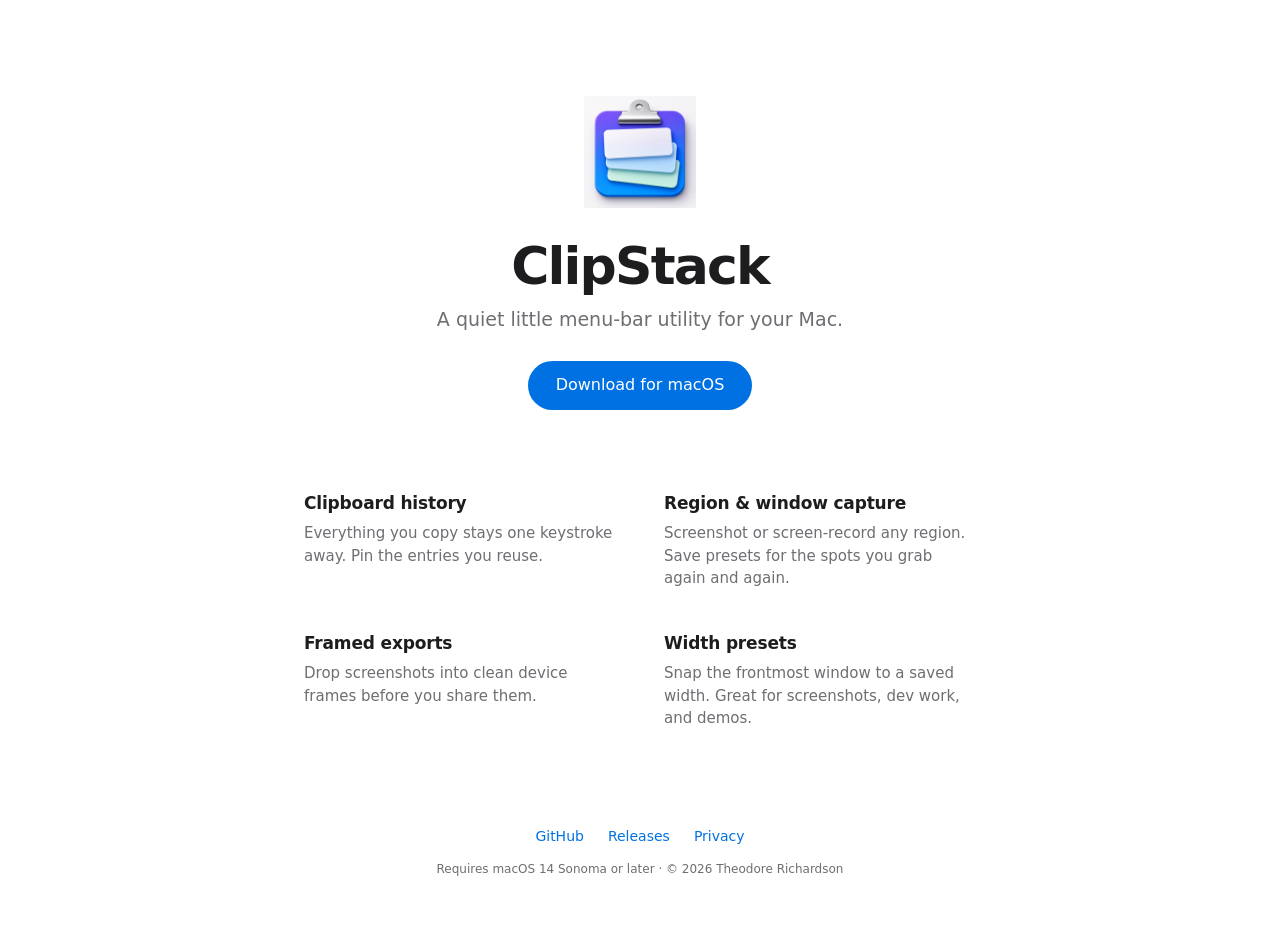
==== docs/index.html @ 0289d86b "Refresh GitHub Pages site with simpler, app-icon-led design. Restore the app icon hero, drop the bor" ====
<!doctype html>
<html lang="en">
<head>
<meta charset="utf-8" />
<meta name="viewport" content="width=device-width, initial-scale=1" />
<title>ClipStack — Clipboard, captures, and window widths for macOS</title>
<meta name="description" content="A menu-bar clipboard manager with built-in region screenshots, screen recording, framed exports, and window-width presets for macOS." />
<link rel="icon" href="app-icon.png" type="image/png" />
<link rel="apple-touch-icon" href="app-icon.png" />
<link rel="stylesheet" href="styles.css" />
</head>
<body>
<main>
    <header class="hero">
        <img class="app-icon" src="app-icon.png" width="112" height="112" alt="" />
        <h1>ClipStack</h1>
        <p class="tagline">A quiet little menu-bar utility for your Mac.</p>
        <a class="download" href="https://github.com/theorichardson/ClipStack/releases/latest/download/ClipStack.dmg">
            Download for macOS
        </a>
    </header>

    <section class="features">
        <article>
            <h2>Clipboard history</h2>
            <p>Everything you copy stays one keystroke away. Pin the entries you reuse.</p>
        </article>
        <article>
            <h2>Region &amp; window capture</h2>
            <p>Screenshot or screen-record any region. Save presets for the spots you grab again and again.</p>
        </article>
        <article>
            <h2>Framed exports</h2>
            <p>Drop screenshots into clean device frames before you share them.</p>
        </article>
        <article>
            <h2>Width presets</h2>
            <p>Snap the frontmost window to a saved width. Great for screenshots, dev work, and demos.</p>
        </article>
    </section>

    <footer>
        <div class="links">
            <a href="https://github.com/theorichardson/ClipStack">GitHub</a>
            <a href="https://github.com/theorichardson/ClipStack/releases">Releases</a>
            <a href="privacy">Privacy</a>
        </div>
        <p class="copy">Requires macOS 14 Sonoma or later · © 2026 Theodore Richardson</p>
    </footer>
</main>
</body>
</html>
---- docs/styles.css ----
:root {
    color-scheme: light;
    --bg: #ffffff;
    --fg: #1d1d1f;
    --muted: #6e6e73;
    --accent: #0071e3;
}

* { box-sizing: border-box; }

html, body {
    margin: 0;
    padding: 0;
    background: var(--bg);
    color: var(--fg);
    font-family: -apple-system, BlinkMacSystemFont, "SF Pro Text", "Inter", system-ui, sans-serif;
    -webkit-font-smoothing: antialiased;
    line-height: 1.55;
}

main {
    max-width: 720px;
    margin: 0 auto;
    padding: 96px 24px 72px;
}

.hero {
    text-align: center;
    padding-bottom: 80px;
}

.app-icon {
    width: 112px;
    height: 112px;
    margin-bottom: 24px;
}

h1 {
    font-size: 52px;
    line-height: 1;
    letter-spacing: -0.035em;
    margin: 0 0 14px;
    font-weight: 700;
}

.tagline {
    font-size: 19px;
    line-height: 1.45;
    color: var(--muted);
    max-width: 460px;
    margin: 0 auto 28px;
}

.download {
    display: inline-block;
    background: var(--accent);
    color: white;
    text-decoration: none;
    padding: 12px 28px;
    border-radius: 999px;
    font-size: 16px;
    font-weight: 500;
    transition: opacity 0.15s ease;
}

.download:hover { opacity: 0.9; }

.meta {
    margin-top: 18px;
    font-size: 13px;
    color: var(--muted);
}

.features {
    display: grid;
    grid-template-columns: repeat(2, 1fr);
    gap: 40px 48px;
    margin-bottom: 96px;
}

@media (max-width: 560px) {
    .features { grid-template-columns: 1fr; gap: 32px; }
    h1 { font-size: 40px; }
    main { padding-top: 64px; }
}

.features h2 {
    font-size: 17px;
    margin: 0 0 6px;
    font-weight: 600;
    letter-spacing: -0.01em;
}

.features p {
    margin: 0;
    color: var(--muted);
    font-size: 15px;
    line-height: 1.5;
}

footer {
    text-align: center;
    color: var(--muted);
    font-size: 14px;
}

.links {
    display: flex;
    gap: 24px;
    justify-content: center;
    margin-bottom: 12px;
}

footer a {
    color: var(--accent);
    text-decoration: none;
}

footer a:hover { text-decoration: underline; }

.copy {
    margin: 0;
    font-size: 12px;
}
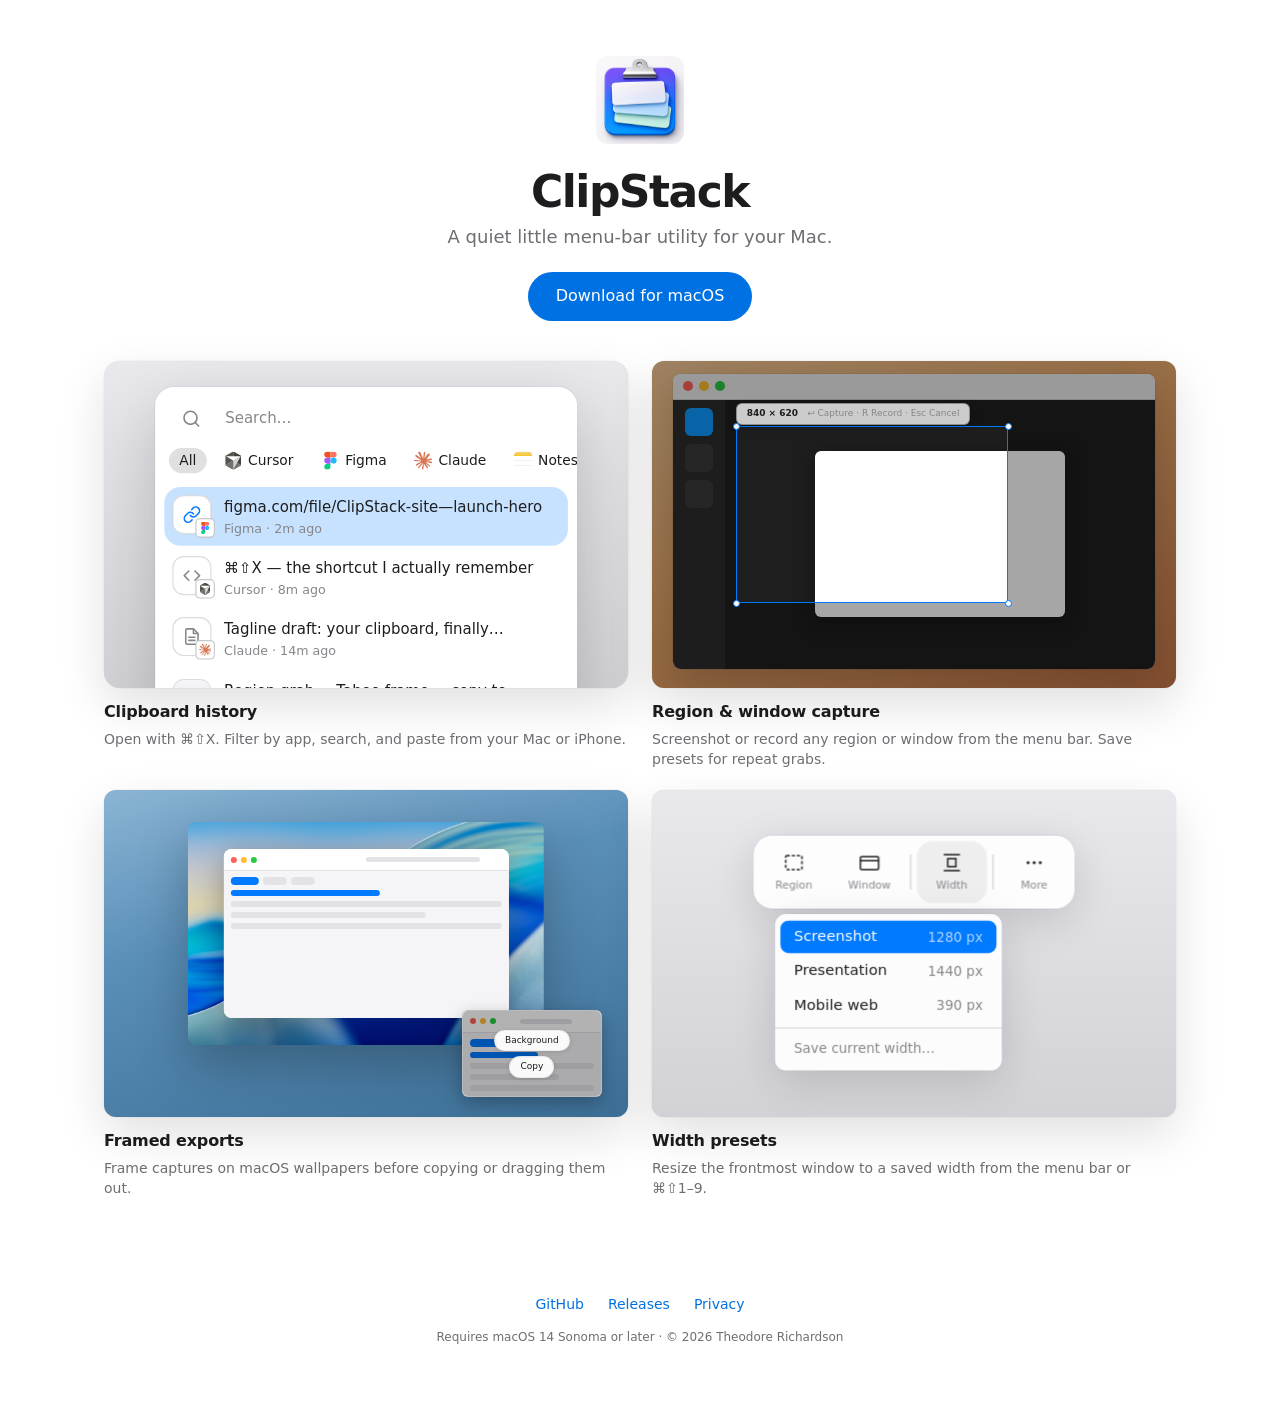
==== commit 74be70b9: "Add product illustrations and refreshed layout to the marketing site. Introduce macOS UI visuals for" ====
--- a/docs/index.html
+++ b/docs/index.html
@@ -8,6 +8,10 @@
 <link rel="icon" href="app-icon.png" type="image/png" />
 <link rel="apple-touch-icon" href="app-icon.png" />
 <link rel="stylesheet" href="styles.css" />
+<link rel="stylesheet" href="visuals.css" />
+<link rel="preload" href="images/CUBE_25D.svg" as="image" type="image/svg+xml" />
+<link rel="preload" href="images/figma.svg" as="image" type="image/svg+xml" />
+<link rel="preload" href="images/claude-icon.svg" as="image" type="image/svg+xml" />
 </head>
 <body>
 <main>
@@ -22,20 +26,235 @@
 
     <section class="features">
         <article>
+            <figure class="product-visual" aria-label="ClipStack clipboard history panel">
+                <div class="mac-scene scene-clipboard">
+                    <div class="mac-desktop neutral"></div>
+                    <div class="clipstack-panel">
+                        <div class="panel-search">
+                            <svg class="clip-type-icon" viewBox="0 0 24 24" fill="none" stroke="currentColor" stroke-width="2" stroke-linecap="round" stroke-linejoin="round"><circle cx="11" cy="11" r="8"/><line x1="21" y1="21" x2="16.65" y2="16.65"/></svg>
+                            <span>Search…</span>
+                        </div>
+                        <div class="panel-pills">
+                            <div class="source-pill selected">All</div>
+                            <div class="source-pill"><img class="app-icon-mini" src="images/CUBE_25D.svg" width="16" height="16" alt="" /> Cursor</div>
+                            <div class="source-pill"><img class="app-icon-mini" src="images/figma.svg" width="16" height="16" alt="" /> Figma</div>
+                            <div class="source-pill"><img class="app-icon-mini" src="images/claude-icon.svg" width="16" height="16" alt="" /> Claude</div>
+                            <div class="source-pill"><img class="app-icon-mini" src="images/Apple_Notes_icon.svg" width="16" height="16" alt="" /> Notes</div>
+                            <div class="source-pill"><img class="app-icon-mini" src="images/terminal.png" width="16" height="16" alt="" /> Terminal</div>
+                        </div>
+                        <div class="panel-clips">
+                            <div class="clip-row selected">
+                                <div class="clip-icon url">
+                                    <svg class="clip-type-icon" viewBox="0 0 24 24" fill="none" stroke="currentColor" stroke-width="2" stroke-linecap="round" stroke-linejoin="round"><path d="M10 13a5 5 0 0 0 7.54.54l3-3a5 5 0 0 0-7.07-7.07l-1.72 1.71"/><path d="M14 11a5 5 0 0 0-7.54-.54l-3 3a5 5 0 0 0 7.07 7.07l1.71-1.71"/></svg>
+                                    <span class="clip-badge" aria-hidden="true"><img src="images/figma.svg" alt="" /></span>
+                                </div>
+                                <div class="clip-text">
+                                    <div class="clip-preview">figma.com/file/ClipStack-site—launch-hero</div>
+                                    <div class="clip-meta">Figma · 2m ago</div>
+                                </div>
+                            </div>
+                            <div class="clip-row">
+                                <div class="clip-icon">
+                                    <svg class="clip-type-icon" viewBox="0 0 24 24" fill="none" stroke="currentColor" stroke-width="2" stroke-linecap="round" stroke-linejoin="round"><polyline points="16 18 22 12 16 6"/><polyline points="8 6 2 12 8 18"/></svg>
+                                    <span class="clip-badge" aria-hidden="true"><img src="images/CUBE_25D.svg" alt="" /></span>
+                                </div>
+                                <div class="clip-text">
+                                    <div class="clip-preview">⌘⇧X — the shortcut I actually remember</div>
+                                    <div class="clip-meta">Cursor · 8m ago</div>
+                                </div>
+                            </div>
+                            <div class="clip-row">
+                                <div class="clip-icon">
+                                    <svg class="clip-type-icon" viewBox="0 0 24 24" fill="none" stroke="currentColor" stroke-width="2" stroke-linecap="round" stroke-linejoin="round"><path d="M14 2H6a2 2 0 0 0-2 2v16a2 2 0 0 0 2 2h12a2 2 0 0 0 2-2V8z"/><polyline points="14 2 14 8 20 8"/><line x1="16" y1="13" x2="8" y2="13"/><line x1="16" y1="17" x2="8" y2="17"/></svg>
+                                    <span class="clip-badge" aria-hidden="true"><img src="images/claude-icon.svg" alt="" /></span>
+                                </div>
+                                <div class="clip-text">
+                                    <div class="clip-preview">Tagline draft: your clipboard, finally organized</div>
+                                    <div class="clip-meta">Claude · 14m ago</div>
+                                </div>
+                            </div>
+                            <div class="clip-row">
+                                <div class="clip-icon image">
+                                    <div class="clip-thumb clip-thumb-dummy" aria-hidden="true"></div>
+                                    <span class="clip-badge" aria-hidden="true"><img src="images/figma.svg" alt="" /></span>
+                                </div>
+                                <div class="clip-text">
+                                    <div class="clip-preview">Region grab → Tahoe frame → copy to deck.png</div>
+                                    <div class="clip-meta">Figma · 5m ago</div>
+                                </div>
+                            </div>
+                            <div class="clip-row clip-row-dummy" aria-hidden="true">
+                                <div class="clip-icon dummy"></div>
+                                <div class="clip-text">
+                                    <div class="clip-preview dummy-line"></div>
+                                    <div class="clip-meta dummy-line short"></div>
+                                </div>
+                            </div>
+                            <div class="clip-row clip-row-dummy" aria-hidden="true">
+                                <div class="clip-icon dummy"></div>
+                                <div class="clip-text">
+                                    <div class="clip-preview dummy-line wide"></div>
+                                    <div class="clip-meta dummy-line short"></div>
+                                </div>
+                            </div>
+                            <div class="clip-row clip-row-dummy" aria-hidden="true">
+                                <div class="clip-icon dummy"></div>
+                                <div class="clip-text">
+                                    <div class="clip-preview dummy-line"></div>
+                                    <div class="clip-meta dummy-line short"></div>
+                                </div>
+                            </div>
+                        </div>
+                    </div>
+                </div>
+            </figure>
             <h2>Clipboard history</h2>
-            <p>Everything you copy stays one keystroke away. Pin the entries you reuse.</p>
-        </article>
-        <article>
+            <p>Open with ⌘⇧X. Filter by app, search, and paste from your Mac or iPhone.</p>
+        </article>
+
+        <article>
+            <figure class="product-visual" aria-label="ClipStack menu bar popover and region capture overlay on a Figma window">
+                <div class="mac-scene scene-capture">
+                    <div class="mac-desktop warm"></div>
+                    <div class="mac-window figma-win app-figma">
+                        <div class="mac-window-titlebar">
+                            <div class="mac-traffic"><span class="red"></span><span class="yellow"></span><span class="green"></span></div>
+                            <div class="mac-window-title"></div>
+                        </div>
+                        <div class="mac-window-body">
+                            <div class="toolbar">
+                                <div class="tool active"></div>
+                                <div class="tool"></div>
+                                <div class="tool"></div>
+                            </div>
+                            <div class="canvas">
+                                <div class="frame-card"></div>
+                            </div>
+                        </div>
+                    </div>
+                    <div class="capture-overlay">
+                        <div class="capture-hole"></div>
+                        <div class="capture-handle nw"></div>
+                        <div class="capture-handle ne"></div>
+                        <div class="capture-handle sw"></div>
+                        <div class="capture-handle se"></div>
+                        <div class="capture-badge">
+                            <span class="dim">840 × 620</span>
+                            <span class="hint">↩ Capture · R Record · Esc Cancel</span>
+                        </div>
+                    </div>
+                </div>
+            </figure>
             <h2>Region &amp; window capture</h2>
-            <p>Screenshot or screen-record any region. Save presets for the spots you grab again and again.</p>
-        </article>
-        <article>
+            <p>Screenshot or record any region or window from the menu bar. Save presets for repeat grabs.</p>
+        </article>
+
+        <article>
+            <figure class="product-visual" aria-label="Framed screenshot on a macOS wallpaper with capture toast showing Background and Copy actions">
+                <div class="mac-scene scene-framed">
+                    <div class="mac-desktop"></div>
+                    <div class="framed-export tahoe-light">
+                        <div class="framed-screenshot">
+                            <div class="mini-ui">
+                                <div class="mini-topbar">
+                                    <div class="mini-topbar-dot red"></div>
+                                    <div class="mini-topbar-dot yellow"></div>
+                                    <div class="mini-topbar-dot green"></div>
+                                    <div class="mini-topbar-title"></div>
+                                </div>
+                                <div class="mini-body">
+                                    <div class="mini-chips">
+                                        <div class="mini-chip selected"></div>
+                                        <div class="mini-chip"></div>
+                                        <div class="mini-chip"></div>
+                                    </div>
+                                    <div class="mini-list">
+                                        <div class="mini-list-row accent"></div>
+                                        <div class="mini-list-row"></div>
+                                        <div class="mini-list-row short"></div>
+                                        <div class="mini-list-row"></div>
+                                    </div>
+                                </div>
+                            </div>
+                        </div>
+                    </div>
+                    <div class="capture-toast">
+                        <div class="toast-thumb">
+                            <div class="toast-preview">
+                                <div class="mini-ui">
+                                    <div class="mini-topbar">
+                                        <div class="mini-topbar-dot red"></div>
+                                        <div class="mini-topbar-dot yellow"></div>
+                                        <div class="mini-topbar-dot green"></div>
+                                        <div class="mini-topbar-title"></div>
+                                    </div>
+                                    <div class="mini-body">
+                                        <div class="mini-chips">
+                                            <div class="mini-chip selected"></div>
+                                            <div class="mini-chip"></div>
+                                            <div class="mini-chip"></div>
+                                        </div>
+                                        <div class="mini-list">
+                                            <div class="mini-list-row accent"></div>
+                                            <div class="mini-list-row"></div>
+                                            <div class="mini-list-row short"></div>
+                                            <div class="mini-list-row"></div>
+                                        </div>
+                                    </div>
+                                </div>
+                            </div>
+                            <div class="toast-actions-overlay">
+                                <div class="toast-actions">
+                                    <span class="toast-pill">Background</span>
+                                    <span class="toast-pill">Copy</span>
+                                </div>
+                            </div>
+                        </div>
+                    </div>
+                </div>
+            </figure>
             <h2>Framed exports</h2>
-            <p>Drop screenshots into clean device frames before you share them.</p>
-        </article>
-        <article>
+            <p>Frame captures on macOS wallpapers before copying or dragging them out.</p>
+        </article>
+
+        <article>
+            <figure class="product-visual" aria-label="ClipStack menu bar popover with width preset submenu">
+                <div class="mac-scene scene-width">
+                    <div class="mac-desktop neutral"></div>
+                    <div class="width-controls">
+                        <div class="width-popover-group">
+                            <div class="clipstack-popover">
+                                <div class="popover-cell">
+                                    <svg viewBox="0 0 24 24" fill="none" stroke="currentColor" stroke-width="1.5" stroke-dasharray="3 2"><rect x="4" y="5" width="16" height="14" rx="1"/></svg>
+                                    <span>Region</span>
+                                </div>
+                                <div class="popover-cell">
+                                    <svg viewBox="0 0 24 24" fill="none" stroke="currentColor" stroke-width="1.5"><rect x="3" y="6" width="18" height="13" rx="1.5"/><path d="M3 10h18"/></svg>
+                                    <span>Window</span>
+                                </div>
+                                <div class="popover-divider"></div>
+                                <div class="popover-cell hover">
+                                    <svg viewBox="0 0 24 24" fill="none" stroke="currentColor" stroke-width="1.5"><path d="M8 16V8h8v8H8z"/><path d="M4 20h16M4 4h16"/></svg>
+                                    <span>Width</span>
+                                </div>
+                                <div class="popover-divider"></div>
+                                <div class="popover-cell">
+                                    <svg viewBox="0 0 24 24" fill="currentColor"><circle cx="6" cy="12" r="1.5"/><circle cx="12" cy="12" r="1.5"/><circle cx="18" cy="12" r="1.5"/></svg>
+                                    <span>More</span>
+                                </div>
+                            </div>
+                            <div class="width-menu">
+                                <div class="width-menu-item selected"><span>Screenshot</span><span class="preset-dim">1280 px</span></div>
+                                <div class="width-menu-item"><span>Presentation</span><span class="preset-dim">1440 px</span></div>
+                                <div class="width-menu-item"><span>Mobile web</span><span class="preset-dim">390 px</span></div>
+                                <div class="width-menu-item muted">Save current width…</div>
+                            </div>
+                        </div>
+                    </div>
+                </div>
+            </figure>
             <h2>Width presets</h2>
-            <p>Snap the frontmost window to a saved width. Great for screenshots, dev work, and demos.</p>
+            <p>Resize the frontmost window to a saved width from the menu bar or ⌘⇧1–9.</p>
         </article>
     </section>
 
--- a/docs/styles.css
+++ b/docs/styles.css
@@ -19,36 +19,38 @@
 }
 
 main {
-    max-width: 720px;
+    width: 100%;
+    max-width: 1200px;
     margin: 0 auto;
-    padding: 96px 24px 72px;
+    padding: 56px clamp(24px, 5vw, 64px) 72px;
 }
 
 .hero {
     text-align: center;
-    padding-bottom: 80px;
+    padding-bottom: 40px;
 }
 
 .app-icon {
-    width: 112px;
-    height: 112px;
-    margin-bottom: 24px;
+    width: 88px;
+    height: 88px;
+    border-radius: 12px;
+    margin-bottom: 18px;
 }
 
 h1 {
-    font-size: 52px;
+    font-size: 44px;
     line-height: 1;
     letter-spacing: -0.035em;
-    margin: 0 0 14px;
+    margin: 0 0 10px;
     font-weight: 700;
 }
 
 .tagline {
-    font-size: 19px;
+    font-size: 18px;
     line-height: 1.45;
     color: var(--muted);
     max-width: 460px;
-    margin: 0 auto 28px;
+    margin: 0 auto 22px;
 }
 
 .download {
@@ -73,20 +75,67 @@
 
 .features {
     display: grid;
-    grid-template-columns: repeat(2, 1fr);
-    gap: 40px 48px;
+    grid-template-columns: 1fr 1fr;
+    grid-template-rows: repeat(2, minmax(380px, 1fr));
+    grid-template-areas:
+        "clip  cap"
+        "frame width";
+    gap: 20px 24px;
     margin-bottom: 96px;
+    align-items: stretch;
+    width: 100%;
+}
+
+.features article:nth-child(1) { grid-area: clip; }
+.features article:nth-child(2) { grid-area: cap; }
+.features article:nth-child(3) { grid-area: frame; }
+.features article:nth-child(4) { grid-area: width; }
+
+.product-visual {
+    aspect-ratio: 16 / 10;
+    width: 100%;
+    max-height: min(360px, 40vh);
+    min-height: 280px;
+    flex-shrink: 0;
+    overflow: hidden;
+    border-radius: var(--scene-radius);
+}
+
+@media (max-width: 720px) {
+    .features {
+        grid-template-columns: 1fr;
+        grid-template-rows: auto;
+        grid-template-areas:
+            "clip"
+            "cap"
+            "frame"
+            "width";
+        gap: 32px;
+    }
+
+    .product-visual {
+        max-height: none;
+        min-height: 0;
+        aspect-ratio: 16 / 10;
+    }
 }
 
 @media (max-width: 560px) {
-    .features { grid-template-columns: 1fr; gap: 32px; }
     h1 { font-size: 40px; }
     main { padding-top: 64px; }
 }
 
+.features article {
+    display: flex;
+    flex-direction: column;
+    justify-content: flex-start;
+    align-items: stretch;
+    min-height: 0;
+}
+
 .features h2 {
-    font-size: 17px;
-    margin: 0 0 6px;
+    font-size: 16px;
+    margin: 0 0 4px;
     font-weight: 600;
     letter-spacing: -0.01em;
 }
@@ -94,8 +143,8 @@
 .features p {
     margin: 0;
     color: var(--muted);
-    font-size: 15px;
-    line-height: 1.5;
+    font-size: 14px;
+    line-height: 1.45;
 }
 
 footer {
--- a/docs/visuals.css
+++ b/docs/visuals.css
@@ -0,0 +1,1062 @@
+/* Product visuals — scaled macOS scenes derived from ClipStack UI code */
+
+:root {
+    --mac-menubar: #f5f5f7;
+    --mac-menubar-border: rgba(0, 0, 0, 0.08);
+    --mac-window-bg: #ffffff;
+    --mac-titlebar: #ececec;
+    --mac-traffic-red: #ff5f57;
+    --mac-traffic-yellow: #febc2e;
+    --mac-traffic-green: #28c840;
+    --mac-label: #1d1d1f;
+    --mac-secondary: #86868b;
+    --mac-tertiary: #aeaeb2;
+    --mac-separator: rgba(60, 60, 67, 0.18);
+    --mac-panel-bg: #ededed;
+    --mac-control-bg: #ffffff;
+    --mac-accent: #007aff;
+    --mac-accent-soft: rgba(0, 122, 255, 0.22);
+    --mac-accent-hover: rgba(0, 122, 255, 0.08);
+    --mac-popover-bg: rgba(255, 255, 255, 0.92);
+    --mac-popover-shadow: 0 8px 32px rgba(0, 0, 0, 0.14), 0 0 0 0.5px rgba(0, 0, 0, 0.08);
+    --mac-hud-bg: rgba(246, 246, 246, 0.82);
+    --mac-dim: rgba(0, 0, 0, 0.35);
+    --mac-blue: #007aff;
+    --mac-orange: #ff9500;
+    --mac-green: #34c759;
+    --scene-radius: 12px;
+    --scene-shadow: 0 18px 48px rgba(0, 0, 0, 0.12), 0 0 0 0.5px rgba(0, 0, 0, 0.06);
+}
+
+.product-visual {
+    margin: 0 0 12px;
+    border-radius: var(--scene-radius);
+    overflow: hidden;
+    box-shadow: var(--scene-shadow);
+    background: #d8d8dc;
+    position: relative;
+    user-select: none;
+}
+
+.mac-scene {
+    position: absolute;
+    inset: 0;
+    font-size: 10px;
+    line-height: 1.3;
+    color: var(--mac-label);
+}
+
+/* Menu bar — matches NSStatusBar + Sonoma styling */
+.mac-menubar {
+    position: absolute;
+    top: 0;
+    left: 0;
+    right: 0;
+    height: 11.8%;
+    min-height: 28px;
+    background: var(--mac-menubar);
+    border-bottom: 0.5px solid var(--mac-menubar-border);
+    display: flex;
+    align-items: center;
+    justify-content: space-between;
+    padding: 0 10px;
+    z-index: 20;
+}
+
+.mac-menubar-left,
+.mac-menubar-right {
+    display: flex;
+    align-items: center;
+    gap: 14px;
+}
+
+.mac-apple {
+    width: 12px;
+    height: 14px;
+    opacity: 0.85;
+}
+
+.mac-menu-item {
+    font-size: 11px;
+    font-weight: 500;
+    color: var(--mac-label);
+    opacity: 0.92;
+}
+
+.mac-menubar-right {
+    gap: 10px;
+    font-size: 10px;
+    color: var(--mac-secondary);
+}
+
+.clipstack-menubar-icon {
+    width: 15px;
+    height: 15px;
+    display: flex;
+    align-items: center;
+    justify-content: center;
+    opacity: 0.88;
+}
+
+.clipstack-menubar-icon svg {
+    width: 14px;
+    height: 14px;
+}
+
+/* Desktop wallpaper */
+.mac-desktop {
+    position: absolute;
+    top: 0;
+    left: 0;
+    right: 0;
+    bottom: 0;
+    background:
+        linear-gradient(165deg, #8ab4d4 0%, #5a8fb8 38%, #3d6f96 100%);
+}
+
+.mac-desktop.warm {
+    background:
+        linear-gradient(155deg, #f4c896 0%, #e8a86a 45%, #c9784a 100%);
+}
+
+.mac-desktop.neutral {
+    background:
+        linear-gradient(180deg, #e8e8ed 0%, #d1d1d6 100%);
+}
+
+/* App windows */
+.mac-window {
+    position: absolute;
+    background: var(--mac-window-bg);
+    border-radius: 8px;
+    overflow: hidden;
+    box-shadow: 0 12px 40px rgba(0, 0, 0, 0.18), 0 0 0 0.5px rgba(0, 0, 0, 0.1);
+}
+
+.mac-window-titlebar {
+    height: 26px;
+    background: var(--mac-titlebar);
+    border-bottom: 0.5px solid var(--mac-separator);
+    display: flex;
+    align-items: center;
+    padding: 0 10px;
+    gap: 7px;
+}
+
+.mac-traffic {
+    display: flex;
+    gap: 6px;
+}
+
+.mac-traffic span {
+    width: 10px;
+    height: 10px;
+    border-radius: 50%;
+}
+
+.mac-traffic .red { background: var(--mac-traffic-red); }
+.mac-traffic .yellow { background: var(--mac-traffic-yellow); }
+.mac-traffic .green { background: var(--mac-traffic-green); }
+
+.mac-window-title {
+    flex: 1;
+    display: flex;
+    align-items: center;
+    justify-content: center;
+    gap: 5px;
+    font-size: 11px;
+    font-weight: 500;
+    color: var(--mac-secondary);
+    margin-right: 52px;
+}
+
+.title-app-icon {
+    width: 14px;
+    height: 14px;
+    border-radius: 3px;
+    flex-shrink: 0;
+    object-fit: contain;
+}
+
+/* App-specific chrome */
+.app-cursor .mac-window-body {
+    display: grid;
+    grid-template-columns: 42px 1fr;
+    height: calc(100% - 26px);
+    background: #1e1e1e;
+}
+
+.app-cursor .sidebar {
+    background: #252526;
+    border-right: 0.5px solid #333;
+    padding: 8px 6px;
+    display: flex;
+    flex-direction: column;
+    gap: 6px;
+}
+
+.app-cursor .sidebar-icon {
+    width: 24px;
+    height: 24px;
+    border-radius: 4px;
+    background: #333;
+    opacity: 0.5;
+}
+
+.app-cursor .editor {
+    padding: 10px 14px;
+    font-family: ui-monospace, "SF Mono", Menlo, monospace;
+    font-size: 9px;
+    line-height: 1.55;
+    color: #d4d4d4;
+}
+
+.app-cursor .editor .kw { color: #569cd6; }
+.app-cursor .editor .fn { color: #dcdcaa; }
+.app-cursor .editor .str { color: #ce9178; }
+.app-cursor .editor .cm { color: #6a9955; }
+
+.app-figma .mac-window-body {
+    display: grid;
+    grid-template-columns: 52px 1fr;
+    height: calc(100% - 26px);
+}
+
+.app-figma .toolbar {
+    background: #2c2c2c;
+    display: flex;
+    flex-direction: column;
+    align-items: center;
+    padding: 8px 0;
+    gap: 8px;
+}
+
+.app-figma .tool {
+    width: 28px;
+    height: 28px;
+    border-radius: 6px;
+    background: #3a3a3a;
+}
+
+.app-figma .tool.active {
+    background: #0d99ff;
+}
+
+.app-figma .canvas {
+    background: #1e1e1e;
+    position: relative;
+    display: flex;
+    align-items: center;
+    justify-content: center;
+}
+
+.app-figma .frame-card {
+    width: 58%;
+    height: 62%;
+    background: #ffffff;
+    border-radius: 6px;
+    box-shadow: 0 4px 20px rgba(0, 0, 0, 0.35);
+}
+
+.app-figma .inspector {
+    background: #2c2c2c;
+    border-left: 0.5px solid #444;
+    padding: 10px;
+}
+
+.app-figma .inspector-line {
+    height: 6px;
+    border-radius: 3px;
+    background: #444;
+    margin-bottom: 8px;
+}
+
+.app-figma .inspector-line.short { width: 60%; }
+.app-figma .inspector-line.accent { background: #0d99ff; width: 40%; }
+
+.app-notes .mac-window-body {
+    height: calc(100% - 26px);
+    background: #fffef8;
+    padding: 16px 20px;
+}
+
+.app-notes .note-title {
+    font-size: 18px;
+    font-weight: 700;
+    margin-bottom: 10px;
+    letter-spacing: -0.02em;
+}
+
+.app-notes .note-line {
+    height: 5px;
+    background: #e8e4d4;
+    border-radius: 2px;
+    margin-bottom: 7px;
+}
+
+.app-notes .note-line:nth-child(odd) { width: 92%; }
+.app-notes .note-line:nth-child(even) { width: 78%; }
+
+/* ClipStack status bar popover — StatusBarPopoverController */
+.clipstack-popover {
+    position: absolute;
+    z-index: 30;
+    background: var(--mac-popover-bg);
+    backdrop-filter: blur(24px);
+    -webkit-backdrop-filter: blur(24px);
+    border-radius: 14px;
+    box-shadow: var(--mac-popover-shadow);
+    padding: 4px;
+    display: flex;
+    align-items: center;
+    gap: 4px;
+}
+
+.popover-cell {
+    min-width: 52px;
+    height: 46px;
+    border-radius: 12px;
+    display: flex;
+    flex-direction: column;
+    align-items: center;
+    justify-content: center;
+    gap: 3px;
+    padding: 0 6px;
+}
+
+.popover-cell.hover {
+    background: rgba(0, 0, 0, 0.06);
+}
+
+.popover-cell svg {
+    width: 18px;
+    height: 18px;
+    color: var(--mac-label);
+}
+
+.popover-cell span {
+    font-size: 8px;
+    font-weight: 500;
+    color: var(--mac-secondary);
+}
+
+.popover-divider {
+    width: 1px;
+    height: 26px;
+    background: rgba(60, 60, 67, 0.22);
+}
+
+/* Width submenu */
+.width-menu {
+    position: absolute;
+    z-index: 35;
+    background: var(--mac-popover-bg);
+    backdrop-filter: blur(24px);
+    border-radius: 8px;
+    box-shadow: var(--mac-popover-shadow);
+    padding: 4px 0;
+    min-width: 140px;
+}
+
+.width-menu-item {
+    display: flex;
+    align-items: center;
+    justify-content: space-between;
+    padding: 5px 10px;
+    margin: 1px 4px;
+    border-radius: 6px;
+    font-size: 11px;
+    color: var(--mac-label);
+}
+
+.width-menu-item.selected {
+    background: var(--mac-accent);
+    color: #fff;
+}
+
+.preset-dim {
+    font-size: 10px;
+    color: var(--mac-secondary);
+    font-variant-numeric: tabular-nums;
+}
+
+.width-menu-item.selected .preset-dim {
+    color: rgba(255, 255, 255, 0.7);
+}
+
+.width-menu-item.muted {
+    color: var(--mac-secondary);
+    font-size: 10px;
+    justify-content: flex-start;
+    border-top: 0.5px solid var(--mac-separator);
+    margin-top: 4px;
+    padding-top: 8px;
+    border-radius: 0;
+    margin-left: 0;
+    margin-right: 0;
+    padding-left: 14px;
+}
+
+/* Clipboard panel — ClipboardKeyboardView (280×400) */
+.clipstack-panel {
+    position: absolute;
+    z-index: 25;
+    background: var(--mac-window-bg);
+    border-radius: 12px;
+    box-shadow: 0 20px 56px rgba(0, 0, 0, 0.18), 0 0 0 0.5px rgba(0, 0, 0, 0.08);
+    overflow: hidden;
+    display: flex;
+    flex-direction: column;
+    height: auto;
+}
+
+.panel-search {
+    display: flex;
+    align-items: center;
+    gap: 11px;
+    padding: 10px 11px 8px 8px;
+    color: var(--mac-secondary);
+    flex-shrink: 0;
+}
+
+.panel-search span {
+    font-size: 12px;
+    line-height: 1.2;
+}
+
+.panel-search svg {
+    width: 16px;
+    height: 16px;
+    flex-shrink: 0;
+}
+
+.panel-pills {
+    display: flex;
+    flex-wrap: nowrap;
+    align-items: center;
+    gap: 6px;
+    padding: 6px 12px;
+    overflow-x: auto;
+    scrollbar-width: none;
+}
+
+.panel-pills::-webkit-scrollbar {
+    display: none;
+}
+
+.source-pill {
+    display: inline-flex;
+    align-items: center;
+    gap: 5px;
+    padding: 5px 9px;
+    border-radius: 999px;
+    font-size: 12px;
+    font-weight: 500;
+    line-height: 1;
+    color: var(--mac-label);
+    white-space: nowrap;
+    background: transparent;
+    flex: 0 0 auto;
+    width: max-content;
+}
+
+.source-pill.selected {
+    background: rgba(0, 0, 0, 0.12);
+}
+
+.app-icon-mini {
+    width: 16px;
+    height: 16px;
+    border-radius: 3px;
+    flex-shrink: 0;
+    object-fit: contain;
+    display: block;
+    background: transparent;
+}
+
+.pill-symbol {
+    width: 16px;
+    height: 16px;
+    flex-shrink: 0;
+    color: var(--mac-secondary);
+}
+
+img.app-icon-mini,
+img.title-app-icon {
+    overflow: hidden;
+}
+
+.panel-clips {
+    flex: 0 0 auto;
+    padding: 4px 8px 8px;
+    display: flex;
+    flex-direction: column;
+    gap: 0;
+}
+
+.clip-row {
+    display: flex;
+    align-items: flex-start;
+    gap: 10px;
+    padding: 4px;
+    border-radius: 12px;
+    flex-shrink: 0;
+}
+
+.clip-row.selected {
+    background: var(--mac-accent-soft);
+}
+
+.clip-icon {
+    width: 32px;
+    height: 32px;
+    border-radius: 8px;
+    background: var(--mac-control-bg);
+    border: 0.5px solid var(--mac-separator);
+    flex-shrink: 0;
+    position: relative;
+    display: flex;
+    align-items: center;
+    justify-content: center;
+    color: var(--mac-secondary);
+    overflow: visible;
+}
+
+.clip-icon.url { color: var(--mac-accent); }
+
+.clip-type-icon {
+    width: 14px;
+    height: 14px;
+    flex-shrink: 0;
+}
+
+.clip-icon.image {
+    padding: 0;
+}
+
+.clip-icon .clip-thumb {
+    width: 100%;
+    height: 100%;
+    display: block;
+    object-fit: cover;
+    border-radius: inherit;
+}
+
+.clip-thumb-dummy {
+    background:
+        linear-gradient(180deg, #f5f5f7 0%, #e8e8ed 100%);
+    position: relative;
+}
+
+.clip-thumb-dummy::after {
+    content: "";
+    position: absolute;
+    inset: 22% 14% 18%;
+    border-radius: 2px;
+    background: #fff;
+    box-shadow: 0 1px 0 rgba(0, 0, 0, 0.06);
+}
+
+.clip-icon .clip-badge {
+    position: absolute;
+    bottom: -4px;
+    right: -4px;
+    z-index: 1;
+    width: 16px;
+    height: 16px;
+    padding: 2px;
+    box-sizing: border-box;
+    background: #fff;
+    border: 0.5px solid rgba(60, 60, 67, 0.28);
+    border-radius: 4px;
+    overflow: hidden;
+}
+
+.clip-icon .clip-badge img {
+    width: 100%;
+    height: 100%;
+    object-fit: contain;
+    display: block;
+}
+
+.clip-text {
+    flex: 1;
+    min-width: 0;
+    padding-top: 2px;
+}
+
+.clip-preview {
+    font-size: 11.5px;
+    line-height: 1.3;
+    color: var(--mac-label);
+    display: -webkit-box;
+    -webkit-line-clamp: 1;
+    -webkit-box-orient: vertical;
+    overflow: hidden;
+}
+
+.clip-meta {
+    font-size: 10px;
+    color: var(--mac-secondary);
+    margin-top: 2px;
+}
+
+/* Skeleton rows — suggest scroll without real content */
+.clip-row-dummy {
+    opacity: 0.38;
+    pointer-events: none;
+}
+
+.clip-icon.dummy {
+    background: rgba(0, 0, 0, 0.06);
+    border-color: transparent;
+    width: 32px;
+    height: 32px;
+    border-radius: 8px;
+}
+
+.dummy-line {
+    height: 6px;
+    border-radius: 3px;
+    background: rgba(0, 0, 0, 0.08);
+    width: 78%;
+}
+
+.dummy-line.wide {
+    width: 88%;
+}
+
+.dummy-line.short {
+    width: 42%;
+    height: 5px;
+    margin-top: 5px;
+}
+
+.clip-row-dummy .clip-preview,
+.clip-row-dummy .clip-meta {
+    display: block;
+    -webkit-line-clamp: unset;
+}
+
+/* Region capture overlay — RegionSelectorController */
+.capture-overlay {
+    position: absolute;
+    inset: 0;
+    z-index: 15;
+    pointer-events: none;
+}
+
+.capture-dim {
+    position: absolute;
+    inset: 0;
+    background: var(--mac-dim);
+}
+
+.capture-hole {
+    position: absolute;
+    border: 1px solid var(--mac-blue);
+    box-shadow: 0 0 0 9999px var(--mac-dim);
+    border-radius: 1px;
+}
+
+.capture-handle {
+    position: absolute;
+    width: 7px;
+    height: 7px;
+    background: #fff;
+    border: 1px solid var(--mac-blue);
+    border-radius: 50%;
+}
+
+.capture-badge {
+    position: absolute;
+    z-index: 16;
+    background: var(--mac-hud-bg);
+    backdrop-filter: blur(20px);
+    border: 0.5px solid rgba(60, 60, 67, 0.45);
+    border-radius: 6px;
+    padding: 4px 10px;
+    font-size: 9px;
+    font-weight: 600;
+    white-space: nowrap;
+    box-shadow: 0 2px 8px rgba(0, 0, 0, 0.12);
+}
+
+.capture-badge .dim {
+    font-weight: 600;
+}
+
+.capture-badge .hint {
+    font-weight: 400;
+    color: var(--mac-secondary);
+    margin-left: 6px;
+}
+
+/* Capture toast — CaptureToastController */
+.capture-toast {
+    --toast-radius: 6px;
+    position: absolute;
+    z-index: 20;
+    bottom: 6%;
+    right: 5%;
+    width: 34%;
+    max-width: 140px;
+    aspect-ratio: 16 / 10;
+    border-radius: var(--toast-radius);
+    overflow: hidden;
+    box-shadow: 0 6px 18px rgba(0, 0, 0, 0.28);
+    border: 0.5px solid rgba(60, 60, 67, 0.35);
+    background: #fff;
+}
+
+.toast-thumb {
+    width: 100%;
+    height: 100%;
+    position: relative;
+    isolation: isolate;
+}
+
+.toast-preview {
+    position: absolute;
+    inset: 0;
+    background: #fff;
+}
+
+.toast-actions-overlay {
+    position: absolute;
+    inset: 0;
+    z-index: 2;
+    display: flex;
+    align-items: center;
+    justify-content: center;
+    background: rgba(0, 0, 0, 0.3);
+}
+
+.toast-actions {
+    display: flex;
+    flex-direction: column;
+    gap: 5px;
+    align-items: center;
+}
+
+.toast-pill {
+    padding: 4px 10px;
+    border-radius: 999px;
+    font-size: 9px;
+    font-weight: 500;
+    background: rgba(255, 255, 255, 0.94);
+    color: #1a1a1a;
+    box-shadow: 0 1px 4px rgba(0, 0, 0, 0.12);
+    border: 0.5px solid rgba(0, 0, 0, 0.06);
+    white-space: nowrap;
+}
+
+/* Framed export — ImageFramer */
+.framed-export {
+    position: absolute;
+    z-index: 18;
+    width: 52%;
+    aspect-ratio: 16 / 10;
+    border-radius: 8px;
+    overflow: hidden;
+    box-shadow: 0 20px 50px rgba(0, 0, 0, 0.25);
+}
+
+.framed-export.tahoe-light {
+    background: #4a90e2 url("images/tahoe-light.png") center / cover no-repeat;
+}
+
+.framed-screenshot {
+    position: absolute;
+    top: 12%;
+    left: 10%;
+    right: 10%;
+    bottom: 12%;
+    background: #fff;
+    border-radius: 8px;
+    box-shadow: 0 8px 32px rgba(0, 0, 0, 0.35);
+    overflow: hidden;
+}
+
+.framed-screenshot .mini-ui,
+.toast-preview .mini-ui {
+    height: 100%;
+    display: flex;
+    flex-direction: column;
+    background: #f5f5f7;
+}
+
+.framed-screenshot .mini-topbar,
+.toast-preview .mini-topbar {
+    height: 22px;
+    background: #ffffff;
+    border-bottom: 0.5px solid #e2e2e7;
+    display: flex;
+    align-items: center;
+    padding: 0 7px;
+    gap: 4px;
+    flex-shrink: 0;
+}
+
+.mini-topbar-dot {
+    width: 6px;
+    height: 6px;
+    border-radius: 50%;
+}
+.mini-topbar-dot.red    { background: var(--mac-traffic-red); }
+.mini-topbar-dot.yellow { background: var(--mac-traffic-yellow); }
+.mini-topbar-dot.green  { background: var(--mac-traffic-green); }
+
+.mini-topbar-title {
+    flex: 1;
+    height: 5px;
+    background: #e2e2e7;
+    border-radius: 3px;
+    max-width: 42%;
+    margin: 0 auto;
+    margin-right: 22px;
+}
+
+.framed-screenshot .mini-body,
+.toast-preview .mini-body {
+    flex: 1;
+    padding: 6px 7px;
+    display: flex;
+    flex-direction: column;
+    gap: 5px;
+}
+
+.mini-chips {
+    display: flex;
+    gap: 4px;
+}
+
+.mini-chip {
+    height: 8px;
+    width: 24px;
+    border-radius: 99px;
+    background: #e2e2e7;
+}
+
+.mini-chip.selected {
+    background: var(--mac-accent);
+    width: 28px;
+}
+
+.mini-list {
+    display: flex;
+    flex-direction: column;
+    gap: 5px;
+}
+
+.mini-list-row {
+    height: 6px;
+    border-radius: 3px;
+    background: #e2e2e7;
+}
+
+.mini-list-row.accent { background: var(--mac-accent); width: 55%; }
+.mini-list-row.short  { width: 72%; }
+
+/* Width preset indicator */
+.width-indicator {
+    position: absolute;
+    top: 5%;
+    left: 50%;
+    transform: translateX(-50%);
+    z-index: 12;
+    background: rgba(255, 255, 255, 0.92);
+    border: 0.5px solid var(--mac-separator);
+    border-radius: 6px;
+    padding: 3px 8px;
+    font-size: 9px;
+    font-weight: 600;
+    color: var(--mac-secondary);
+    box-shadow: 0 2px 8px rgba(0, 0, 0, 0.08);
+}
+
+.width-indicator strong {
+    color: var(--mac-label);
+}
+
+.scene-clipboard {
+    font-size: 12px;
+}
+
+.product-visual:has(.scene-clipboard) {
+    border-radius: 16px;
+}
+
+.scene-clipboard .clipstack-panel {
+    position: absolute;
+    top: 8%;
+    left: 50%;
+    right: auto;
+    bottom: auto;
+    transform: translateX(-50%) scale(1.15);
+    transform-origin: top center;
+    width: 70%;
+    max-width: none;
+    min-width: 0;
+    height: auto;
+    max-height: none;
+    z-index: 25;
+    border-radius: 16px 16px 0 0;
+}
+
+.scene-clipboard .panel-search {
+    /* Match clip-row inset: panel-clips 8px + row 4px */
+    gap: 10px;
+    padding: 8px 12px 2px;
+}
+
+.scene-clipboard .panel-search span,
+.scene-clipboard .clip-preview {
+    font-size: 13px;
+    line-height: 1.3;
+}
+
+.scene-clipboard .panel-search svg {
+    width: 39px;
+    height: 39px;
+    padding: 11px;
+    box-sizing: border-box;
+}
+
+.scene-clipboard .panel-pills {
+    padding-top: 2px;
+}
+
+.scene-clipboard .panel-clips {
+    padding: 4px 8px 0;
+    gap: 2px;
+}
+
+.scene-clipboard .clip-row {
+    gap: 11px;
+    padding: 7px;
+    border-radius: 14px;
+}
+
+.scene-clipboard .clip-icon {
+    width: 34px;
+    height: 34px;
+    border-radius: 10px;
+}
+
+.scene-clipboard .clip-icon.dummy {
+    width: 34px;
+    height: 34px;
+    border-radius: 10px;
+}
+
+.scene-clipboard .clip-type-icon {
+    width: 16px;
+    height: 16px;
+}
+
+.scene-clipboard .clip-icon .clip-badge {
+    width: 17px;
+    height: 17px;
+}
+
+.scene-clipboard .clip-text {
+    padding-top: 3px;
+}
+
+.scene-clipboard .clip-meta {
+    font-size: 11px;
+    margin-top: 3px;
+}
+
+.scene-clipboard .dummy-line {
+    height: 7px;
+}
+
+.scene-clipboard .dummy-line.short {
+    height: 6px;
+    margin-top: 6px;
+}
+
+.scene-capture .mac-window.figma-win {
+    top: 4%;
+    left: 4%;
+    width: 92%;
+    height: 90%;
+}
+
+.scene-capture .capture-overlay {
+    top: 0;
+}
+
+.scene-capture .capture-hole {
+    top: 20%;
+    left: 16%;
+    width: 52%;
+    height: 54%;
+}
+
+.scene-capture .capture-badge {
+    top: 13%;
+    left: 16%;
+}
+
+.scene-capture .capture-handle.nw { top: calc(20% - 3px); left: calc(16% - 3px); }
+.scene-capture .capture-handle.ne { top: calc(20% - 3px); left: calc(68% - 3px); }
+.scene-capture .capture-handle.sw { top: calc(74% - 3px); left: calc(16% - 3px); }
+.scene-capture .capture-handle.se { top: calc(74% - 3px); left: calc(68% - 3px); }
+
+.scene-framed .framed-export {
+    top: 10%;
+    left: 50%;
+    transform: translateX(-50%);
+    width: 68%;
+    aspect-ratio: 16 / 10;
+}
+
+.scene-framed .capture-toast {
+    bottom: 6%;
+    right: 5%;
+    width: 34%;
+    aspect-ratio: 16 / 10;
+}
+
+.scene-width .width-controls {
+    position: absolute;
+    inset: 0;
+    display: flex;
+    align-items: center;
+    justify-content: center;
+    z-index: 30;
+    padding: 10px;
+}
+
+.scene-width .width-popover-group {
+    display: flex;
+    flex-direction: column;
+    align-items: flex-end;
+    gap: 4px;
+    max-width: 100%;
+    transform: scale(1.35);
+    transform-origin: center center;
+}
+
+.scene-width .width-popover-group .clipstack-popover {
+    position: relative;
+    flex-shrink: 0;
+}
+
+.scene-width .width-popover-group .width-menu {
+    position: relative;
+    top: auto;
+    right: auto;
+    min-width: 168px;
+    margin-right: 54px;
+    flex-shrink: 0;
+}
+
+@media (max-width: 560px) {
+    .mac-menubar-left .mac-menu-item:nth-child(n+3) {
+        display: none;
+    }
+}
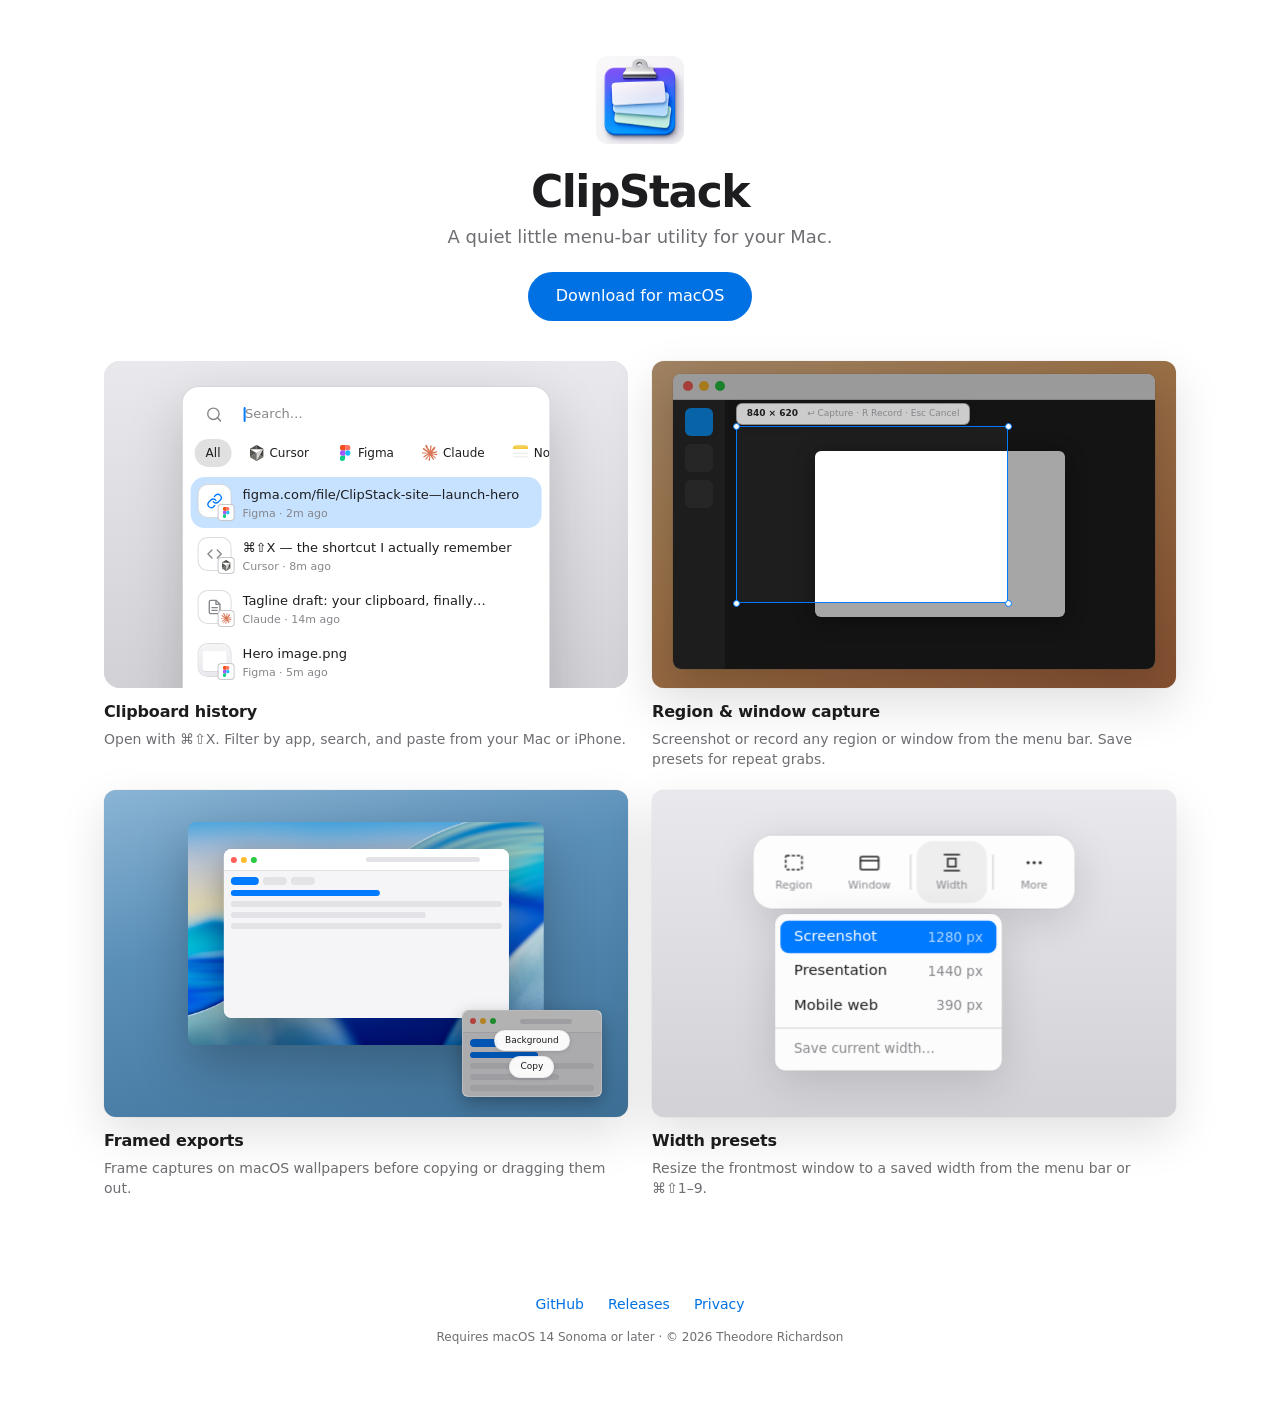
==== commit a567c964: "Polish the marketing site clipboard scene with search caret and hover states. Co-authored-by: Cursor" ====
--- a/docs/index.html
+++ b/docs/index.html
@@ -32,7 +32,7 @@
                     <div class="clipstack-panel">
                         <div class="panel-search">
                             <svg class="clip-type-icon" viewBox="0 0 24 24" fill="none" stroke="currentColor" stroke-width="2" stroke-linecap="round" stroke-linejoin="round"><circle cx="11" cy="11" r="8"/><line x1="21" y1="21" x2="16.65" y2="16.65"/></svg>
-                            <span>Search…</span>
+                            <span class="search-input"><span class="search-caret" aria-hidden="true"></span><span class="search-placeholder">Search…</span></span>
                         </div>
                         <div class="panel-pills">
                             <div class="source-pill selected">All</div>
@@ -79,7 +79,7 @@
                                     <span class="clip-badge" aria-hidden="true"><img src="images/figma.svg" alt="" /></span>
                                 </div>
                                 <div class="clip-text">
-                                    <div class="clip-preview">Region grab → Tahoe frame → copy to deck.png</div>
+                                    <div class="clip-preview">Hero image.png</div>
                                     <div class="clip-meta">Figma · 5m ago</div>
                                 </div>
                             </div>
--- a/docs/visuals.css
+++ b/docs/visuals.css
@@ -881,10 +881,12 @@
 
 .scene-clipboard {
     font-size: 12px;
+    overflow: hidden;
 }
 
 .product-visual:has(.scene-clipboard) {
     border-radius: 16px;
+    box-shadow: none;
 }
 
 .scene-clipboard .clipstack-panel {
@@ -893,7 +895,7 @@
     left: 50%;
     right: auto;
     bottom: auto;
-    transform: translateX(-50%) scale(1.15);
+    transform: translateX(-50%) scale(1);
     transform-origin: top center;
     width: 70%;
     max-width: none;
@@ -907,13 +909,38 @@
 .scene-clipboard .panel-search {
     /* Match clip-row inset: panel-clips 8px + row 4px */
     gap: 10px;
-    padding: 8px 12px 2px;
-}
-
-.scene-clipboard .panel-search span,
+    padding: 8px 12px 3px;
+}
+
+.scene-clipboard .search-placeholder,
 .scene-clipboard .clip-preview {
     font-size: 13px;
     line-height: 1.3;
+}
+
+.scene-clipboard .search-input {
+    display: inline-flex;
+    align-items: center;
+    gap: 0;
+    min-width: 0;
+}
+
+.scene-clipboard .search-placeholder {
+    color: var(--mac-secondary);
+}
+
+.scene-clipboard .search-caret {
+    width: 1.5px;
+    height: 1.22em;
+    margin-right: 0;
+    border-radius: 1px;
+    background: var(--mac-accent);
+    animation: search-caret-blink 1.06s step-end infinite;
+}
+
+@keyframes search-caret-blink {
+    0%, 100% { opacity: 1; }
+    50% { opacity: 0; }
 }
 
 .scene-clipboard .panel-search svg {
@@ -927,6 +954,23 @@
     padding-top: 2px;
 }
 
+.scene-clipboard .source-pill {
+    padding: 6px 11px;
+    min-height: 28px;
+    box-sizing: border-box;
+    transition: background 0.12s ease;
+}
+
+/* Text-only “All” — center label in the pill, no icon offset */
+.scene-clipboard .source-pill:not(:has(.app-icon-mini, .pill-symbol)) {
+    justify-content: center;
+    gap: 0;
+}
+
+.scene-clipboard .source-pill:not(.selected):hover {
+    background: rgba(0, 0, 0, 0.06);
+}
+
 .scene-clipboard .panel-clips {
     padding: 4px 8px 0;
     gap: 2px;
@@ -936,6 +980,15 @@
     gap: 11px;
     padding: 7px;
     border-radius: 14px;
+    transition: background 0.12s ease;
+}
+
+.scene-clipboard .clip-row:not(.selected):not(.clip-row-dummy):hover {
+    background: var(--mac-accent-hover);
+}
+
+.scene-clipboard .clip-row.selected:hover {
+    background: rgba(0, 122, 255, 0.28);
 }
 
 .scene-clipboard .clip-icon {
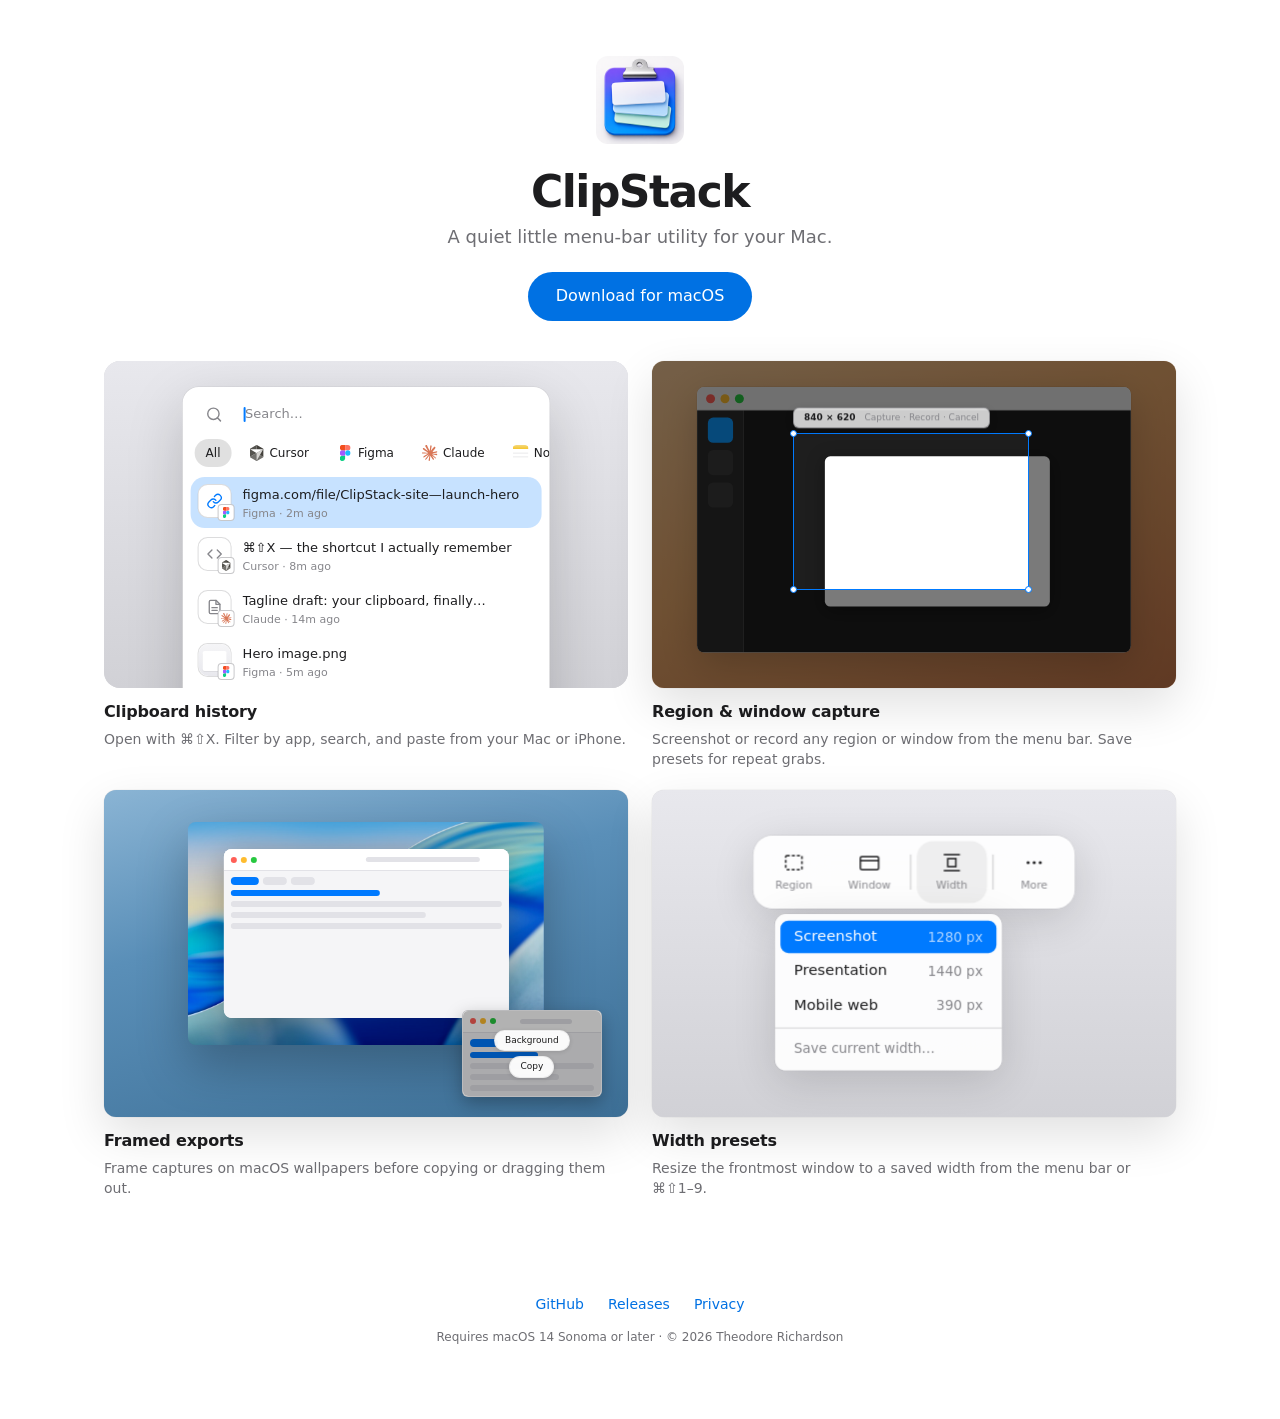
==== commit 15fa5d1b: "Add interactive region capture demo and polish marketing illustrations. Match clipboard row title we" ====
--- a/docs/index.html
+++ b/docs/index.html
@@ -133,14 +133,17 @@
                         </div>
                     </div>
                     <div class="capture-overlay">
-                        <div class="capture-hole"></div>
-                        <div class="capture-handle nw"></div>
-                        <div class="capture-handle ne"></div>
-                        <div class="capture-handle sw"></div>
-                        <div class="capture-handle se"></div>
-                        <div class="capture-badge">
-                            <span class="dim">840 × 620</span>
-                            <span class="hint">↩ Capture · R Record · Esc Cancel</span>
+                        <div class="capture-selection">
+                            <div class="capture-hole"></div>
+                            <div class="capture-handle nw"></div>
+                            <div class="capture-handle ne"></div>
+                            <div class="capture-handle sw"></div>
+                            <div class="capture-handle se"></div>
+                            <div class="capture-badge">
+                                <span class="dim">840 × 620</span>
+                                <span class="capture-snap-hint" hidden>Hold Shift to snap</span>
+                                <span class="hint">Capture · Record · Cancel</span>
+                            </div>
                         </div>
                     </div>
                 </div>
@@ -267,5 +270,6 @@
         <p class="copy">Requires macOS 14 Sonoma or later · © 2026 Theodore Richardson</p>
     </footer>
 </main>
+<script src="capture-demo.js" defer></script>
 </body>
 </html>
--- a/docs/visuals.css
+++ b/docs/visuals.css
@@ -20,7 +20,7 @@
     --mac-popover-bg: rgba(255, 255, 255, 0.92);
     --mac-popover-shadow: 0 8px 32px rgba(0, 0, 0, 0.14), 0 0 0 0.5px rgba(0, 0, 0, 0.08);
     --mac-hud-bg: rgba(246, 246, 246, 0.82);
-    --mac-dim: rgba(0, 0, 0, 0.35);
+    --mac-dim: rgba(0, 0, 0, 0.52);
     --mac-blue: #007aff;
     --mac-orange: #ff9500;
     --mac-green: #34c759;
@@ -587,6 +587,7 @@
 
 .clip-preview {
     font-size: 11.5px;
+    font-weight: 500;
     line-height: 1.3;
     color: var(--mac-label);
     display: -webkit-box;
@@ -689,6 +690,11 @@
 .capture-badge .hint {
     font-weight: 400;
     color: var(--mac-secondary);
+    margin-left: 6px;
+}
+
+.capture-badge .capture-snap-hint {
+    font-weight: 600;
     margin-left: 6px;
 }
 
@@ -1032,32 +1038,69 @@
 }
 
 .scene-capture .mac-window.figma-win {
-    top: 4%;
-    left: 4%;
+    top: 8%;
+    left: 50%;
     width: 92%;
     height: 90%;
+    transform: translateX(-50%) scale(0.9);
+    transform-origin: top center;
 }
 
 .scene-capture .capture-overlay {
     top: 0;
 }
 
+.scene-capture .capture-selection {
+    position: absolute;
+    top: 22%;
+    left: 27%;
+    width: 45%;
+    height: 48%;
+    pointer-events: auto;
+    touch-action: none;
+    cursor: grab;
+}
+
+.scene-capture .capture-selection.is-dragging {
+    cursor: grabbing;
+}
+
+.scene-capture .capture-selection.is-resizing {
+    cursor: inherit;
+}
+
 .scene-capture .capture-hole {
-    top: 20%;
-    left: 16%;
-    width: 52%;
-    height: 54%;
+    inset: 0;
+    width: auto;
+    height: auto;
+    cursor: grab;
+}
+
+.scene-capture .capture-selection.is-dragging .capture-hole {
+    cursor: grabbing;
 }
 
 .scene-capture .capture-badge {
-    top: 13%;
-    left: 16%;
-}
-
-.scene-capture .capture-handle.nw { top: calc(20% - 3px); left: calc(16% - 3px); }
-.scene-capture .capture-handle.ne { top: calc(20% - 3px); left: calc(68% - 3px); }
-.scene-capture .capture-handle.sw { top: calc(74% - 3px); left: calc(16% - 3px); }
-.scene-capture .capture-handle.se { top: calc(74% - 3px); left: calc(68% - 3px); }
+    top: -4px;
+    left: 0;
+    transform: translateY(-100%);
+    cursor: grab;
+}
+
+.scene-capture .capture-handle.nw { top: -3px; left: -3px; right: auto; bottom: auto; cursor: nwse-resize; }
+.scene-capture .capture-handle.ne { top: -3px; right: -3px; left: auto; bottom: auto; cursor: nesw-resize; }
+.scene-capture .capture-handle.sw { bottom: -3px; left: -3px; top: auto; right: auto; cursor: nesw-resize; }
+.scene-capture .capture-handle.se { bottom: -3px; right: -3px; top: auto; left: auto; cursor: nwse-resize; }
+
+.scene-capture .capture-selection.is-snapping .capture-hole {
+    border-width: 2px;
+    border-color: var(--mac-orange);
+}
+
+.scene-capture .capture-selection.is-snapping .capture-handle {
+    border-width: 2px;
+    border-color: var(--mac-orange);
+}
 
 .scene-framed .framed-export {
     top: 10%;
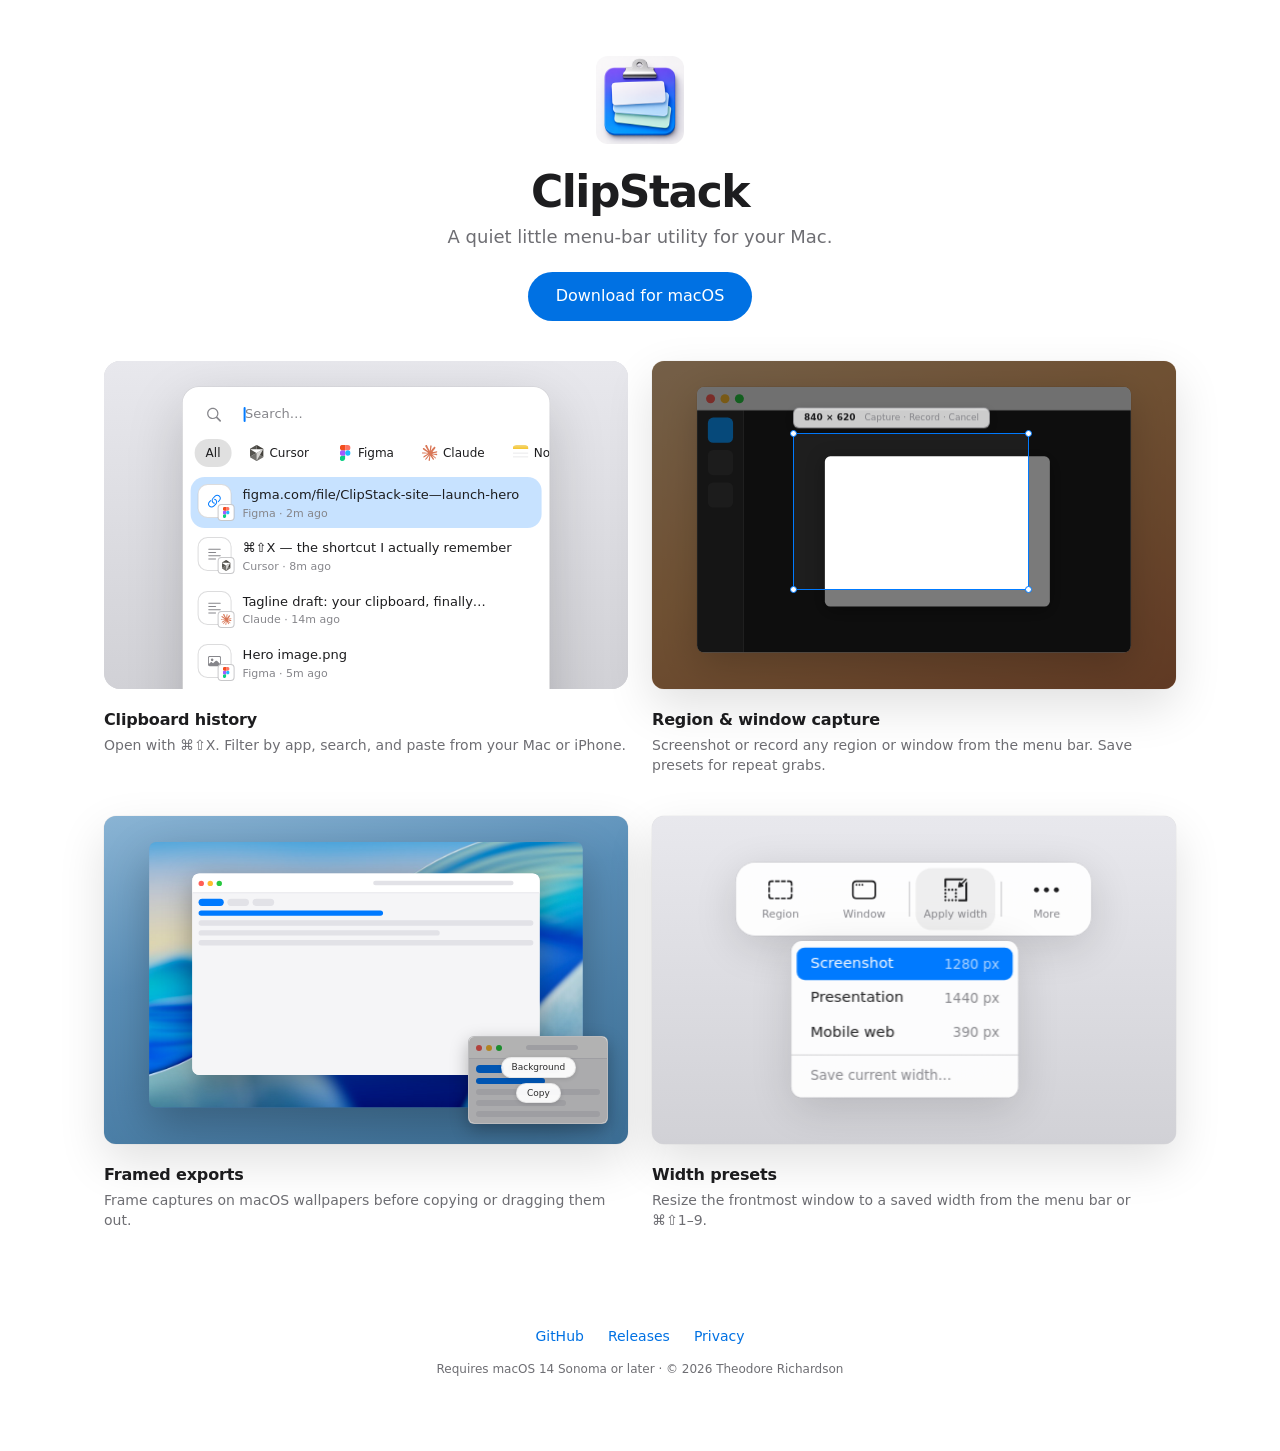
==== commit 29d1b458: "Use SF Symbols on the marketing site and polish feature visuals. Replace inline SVG icons with an ex" ====
--- a/docs/index.html
+++ b/docs/index.html
@@ -12,6 +12,7 @@
 <link rel="preload" href="images/CUBE_25D.svg" as="image" type="image/svg+xml" />
 <link rel="preload" href="images/figma.svg" as="image" type="image/svg+xml" />
 <link rel="preload" href="images/claude-icon.svg" as="image" type="image/svg+xml" />
+<link rel="preload" href="sf-symbols.svg" as="image" type="image/svg+xml" />
 </head>
 <body>
 <main>
@@ -31,7 +32,7 @@
                     <div class="mac-desktop neutral"></div>
                     <div class="clipstack-panel">
                         <div class="panel-search">
-                            <svg class="clip-type-icon" viewBox="0 0 24 24" fill="none" stroke="currentColor" stroke-width="2" stroke-linecap="round" stroke-linejoin="round"><circle cx="11" cy="11" r="8"/><line x1="21" y1="21" x2="16.65" y2="16.65"/></svg>
+                            <svg class="sf-symbol clip-type-icon" aria-hidden="true"><use href="sf-symbols.svg#sf-magnifyingglass"/></svg>
                             <span class="search-input"><span class="search-caret" aria-hidden="true"></span><span class="search-placeholder">Search…</span></span>
                         </div>
                         <div class="panel-pills">
@@ -45,7 +46,7 @@
                         <div class="panel-clips">
                             <div class="clip-row selected">
                                 <div class="clip-icon url">
-                                    <svg class="clip-type-icon" viewBox="0 0 24 24" fill="none" stroke="currentColor" stroke-width="2" stroke-linecap="round" stroke-linejoin="round"><path d="M10 13a5 5 0 0 0 7.54.54l3-3a5 5 0 0 0-7.07-7.07l-1.72 1.71"/><path d="M14 11a5 5 0 0 0-7.54-.54l-3 3a5 5 0 0 0 7.07 7.07l1.71-1.71"/></svg>
+                                    <svg class="sf-symbol clip-type-icon" aria-hidden="true"><use href="sf-symbols.svg#sf-link"/></svg>
                                     <span class="clip-badge" aria-hidden="true"><img src="images/figma.svg" alt="" /></span>
                                 </div>
                                 <div class="clip-text">
@@ -55,7 +56,7 @@
                             </div>
                             <div class="clip-row">
                                 <div class="clip-icon">
-                                    <svg class="clip-type-icon" viewBox="0 0 24 24" fill="none" stroke="currentColor" stroke-width="2" stroke-linecap="round" stroke-linejoin="round"><polyline points="16 18 22 12 16 6"/><polyline points="8 6 2 12 8 18"/></svg>
+                                    <svg class="sf-symbol clip-type-icon" aria-hidden="true"><use href="sf-symbols.svg#sf-text-alignleft"/></svg>
                                     <span class="clip-badge" aria-hidden="true"><img src="images/CUBE_25D.svg" alt="" /></span>
                                 </div>
                                 <div class="clip-text">
@@ -65,7 +66,7 @@
                             </div>
                             <div class="clip-row">
                                 <div class="clip-icon">
-                                    <svg class="clip-type-icon" viewBox="0 0 24 24" fill="none" stroke="currentColor" stroke-width="2" stroke-linecap="round" stroke-linejoin="round"><path d="M14 2H6a2 2 0 0 0-2 2v16a2 2 0 0 0 2 2h12a2 2 0 0 0 2-2V8z"/><polyline points="14 2 14 8 20 8"/><line x1="16" y1="13" x2="8" y2="13"/><line x1="16" y1="17" x2="8" y2="17"/></svg>
+                                    <svg class="sf-symbol clip-type-icon" aria-hidden="true"><use href="sf-symbols.svg#sf-text-alignleft"/></svg>
                                     <span class="clip-badge" aria-hidden="true"><img src="images/claude-icon.svg" alt="" /></span>
                                 </div>
                                 <div class="clip-text">
@@ -75,7 +76,7 @@
                             </div>
                             <div class="clip-row">
                                 <div class="clip-icon image">
-                                    <div class="clip-thumb clip-thumb-dummy" aria-hidden="true"></div>
+                                    <svg class="sf-symbol clip-type-icon" aria-hidden="true"><use href="sf-symbols.svg#sf-photo"/></svg>
                                     <span class="clip-badge" aria-hidden="true"><img src="images/figma.svg" alt="" /></span>
                                 </div>
                                 <div class="clip-text">
@@ -108,8 +109,10 @@
                     </div>
                 </div>
             </figure>
-            <h2>Clipboard history</h2>
-            <p>Open with ⌘⇧X. Filter by app, search, and paste from your Mac or iPhone.</p>
+            <div class="feature-copy">
+                <h2>Clipboard history</h2>
+                <p>Open with ⌘⇧X. Filter by app, search, and paste from your Mac or iPhone.</p>
+            </div>
         </article>
 
         <article>
@@ -148,8 +151,10 @@
                     </div>
                 </div>
             </figure>
-            <h2>Region &amp; window capture</h2>
-            <p>Screenshot or record any region or window from the menu bar. Save presets for repeat grabs.</p>
+            <div class="feature-copy">
+                <h2>Region &amp; window capture</h2>
+                <p>Screenshot or record any region or window from the menu bar. Save presets for repeat grabs.</p>
+            </div>
         </article>
 
         <article>
@@ -208,16 +213,18 @@
                             </div>
                             <div class="toast-actions-overlay">
                                 <div class="toast-actions">
-                                    <span class="toast-pill">Background</span>
-                                    <span class="toast-pill">Copy</span>
-                                </div>
-                            </div>
-                        </div>
-                    </div>
-                </div>
-            </figure>
-            <h2>Framed exports</h2>
-            <p>Frame captures on macOS wallpapers before copying or dragging them out.</p>
+                                    <button type="button" class="toast-pill">Background</button>
+                                    <button type="button" class="toast-pill">Copy</button>
+                                </div>
+                            </div>
+                        </div>
+                    </div>
+                </div>
+            </figure>
+            <div class="feature-copy">
+                <h2>Framed exports</h2>
+                <p>Frame captures on macOS wallpapers before copying or dragging them out.</p>
+            </div>
         </article>
 
         <article>
@@ -228,21 +235,21 @@
                         <div class="width-popover-group">
                             <div class="clipstack-popover">
                                 <div class="popover-cell">
-                                    <svg viewBox="0 0 24 24" fill="none" stroke="currentColor" stroke-width="1.5" stroke-dasharray="3 2"><rect x="4" y="5" width="16" height="14" rx="1"/></svg>
+                                    <svg class="sf-symbol clip-type-icon" aria-hidden="true"><use href="sf-symbols.svg#sf-rectangle-dashed"/></svg>
                                     <span>Region</span>
                                 </div>
                                 <div class="popover-cell">
-                                    <svg viewBox="0 0 24 24" fill="none" stroke="currentColor" stroke-width="1.5"><rect x="3" y="6" width="18" height="13" rx="1.5"/><path d="M3 10h18"/></svg>
+                                    <svg class="sf-symbol clip-type-icon" aria-hidden="true"><use href="sf-symbols.svg#sf-macwindow"/></svg>
                                     <span>Window</span>
                                 </div>
                                 <div class="popover-divider"></div>
                                 <div class="popover-cell hover">
-                                    <svg viewBox="0 0 24 24" fill="none" stroke="currentColor" stroke-width="1.5"><path d="M8 16V8h8v8H8z"/><path d="M4 20h16M4 4h16"/></svg>
-                                    <span>Width</span>
+                                    <svg class="sf-symbol clip-type-icon" aria-hidden="true"><use href="sf-symbols.svg#sf-square-resize-down"/></svg>
+                                    <span>Apply width</span>
                                 </div>
                                 <div class="popover-divider"></div>
                                 <div class="popover-cell">
-                                    <svg viewBox="0 0 24 24" fill="currentColor"><circle cx="6" cy="12" r="1.5"/><circle cx="12" cy="12" r="1.5"/><circle cx="18" cy="12" r="1.5"/></svg>
+                                    <svg class="sf-symbol clip-type-icon" aria-hidden="true"><use href="sf-symbols.svg#sf-ellipsis"/></svg>
                                     <span>More</span>
                                 </div>
                             </div>
@@ -256,8 +263,10 @@
                     </div>
                 </div>
             </figure>
-            <h2>Width presets</h2>
-            <p>Resize the frontmost window to a saved width from the menu bar or ⌘⇧1–9.</p>
+            <div class="feature-copy">
+                <h2>Width presets</h2>
+                <p>Resize the frontmost window to a saved width from the menu bar or ⌘⇧1–9.</p>
+            </div>
         </article>
     </section>
 
--- a/docs/styles.css
+++ b/docs/styles.css
@@ -80,7 +80,7 @@
     grid-template-areas:
         "clip  cap"
         "frame width";
-    gap: 20px 24px;
+    gap: 40px 24px;
     margin-bottom: 96px;
     align-items: stretch;
     width: 100%;
@@ -110,7 +110,7 @@
             "cap"
             "frame"
             "width";
-        gap: 32px;
+        gap: 64px;
     }
 
     .product-visual {
@@ -131,16 +131,17 @@
     justify-content: flex-start;
     align-items: stretch;
     min-height: 0;
+    gap: 20px;
 }
 
 .features h2 {
     font-size: 16px;
-    margin: 0 0 4px;
+    margin: 0 0 2px;
     font-weight: 600;
     letter-spacing: -0.01em;
 }
 
-.features p {
+.feature-copy p {
     margin: 0;
     color: var(--muted);
     font-size: 14px;
--- a/docs/visuals.css
+++ b/docs/visuals.css
@@ -29,13 +29,14 @@
 }
 
 .product-visual {
-    margin: 0 0 12px;
+    margin: 0;
     border-radius: var(--scene-radius);
     overflow: hidden;
     box-shadow: var(--scene-shadow);
     background: #d8d8dc;
     position: relative;
     user-select: none;
+    container-type: size;
 }
 
 .mac-scene {
@@ -313,7 +314,7 @@
 }
 
 .popover-cell {
-    min-width: 52px;
+    min-width: 58px;
     height: 46px;
     border-radius: 12px;
     display: flex;
@@ -328,10 +329,13 @@
     background: rgba(0, 0, 0, 0.06);
 }
 
-.popover-cell svg {
-    width: 18px;
-    height: 18px;
+.popover-cell svg,
+.popover-cell .clip-type-icon,
+.popover-cell .sf-symbol {
+    width: 22px;
+    height: 22px;
     color: var(--mac-label);
+    flex-shrink: 0;
 }
 
 .popover-cell span {
@@ -524,10 +528,16 @@
 
 .clip-icon.url { color: var(--mac-accent); }
 
-.clip-type-icon {
+.clip-type-icon,
+.sf-symbol {
     width: 14px;
     height: 14px;
     flex-shrink: 0;
+    fill: currentColor;
+}
+
+.sf-symbol {
+    display: block;
 }
 
 .clip-icon.image {
@@ -704,7 +714,8 @@
     position: absolute;
     z-index: 20;
     bottom: 6%;
-    right: 5%;
+    /* Match bottom inset in px: right % is of width, bottom % is of height. */
+    right: 6cqh;
     width: 34%;
     max-width: 140px;
     aspect-ratio: 16 / 10;
@@ -736,6 +747,7 @@
     align-items: center;
     justify-content: center;
     background: rgba(0, 0, 0, 0.3);
+    pointer-events: none;
 }
 
 .toast-actions {
@@ -743,18 +755,34 @@
     flex-direction: column;
     gap: 5px;
     align-items: center;
+    pointer-events: none;
 }
 
 .toast-pill {
+    appearance: none;
+    margin: 0;
     padding: 4px 10px;
     border-radius: 999px;
+    font-family: inherit;
     font-size: 9px;
     font-weight: 500;
-    background: rgba(255, 255, 255, 0.94);
-    color: #1a1a1a;
+    line-height: 1.2;
+    background: rgba(255, 255, 255, 0.92);
+    color: rgba(26, 26, 26, 0.92);
     box-shadow: 0 1px 4px rgba(0, 0, 0, 0.12);
-    border: 0.5px solid rgba(0, 0, 0, 0.06);
+    border: 0.5px solid rgba(0, 0, 0, 0.08);
     white-space: nowrap;
+    pointer-events: auto;
+    cursor: default;
+    transition: background 0.12s ease;
+}
+
+.toast-pill:hover {
+    background: rgba(255, 255, 255, 1);
+}
+
+.toast-pill:active {
+    background: rgba(255, 255, 255, 0.7);
 }
 
 /* Framed export — ImageFramer */
@@ -1009,7 +1037,8 @@
     border-radius: 10px;
 }
 
-.scene-clipboard .clip-type-icon {
+.scene-clipboard .clip-type-icon,
+.scene-clipboard .sf-symbol {
     width: 16px;
     height: 16px;
 }
@@ -1103,16 +1132,18 @@
 }
 
 .scene-framed .framed-export {
-    top: 10%;
+    top: 8%;
     left: 50%;
-    transform: translateX(-50%);
-    width: 68%;
-    aspect-ratio: 16 / 10;
+    width: 92%;
+    height: 90%;
+    transform: translateX(-50%) scale(0.9);
+    transform-origin: top center;
+    aspect-ratio: auto;
 }
 
 .scene-framed .capture-toast {
     bottom: 6%;
-    right: 5%;
+    right: 6cqh;
     width: 34%;
     aspect-ratio: 16 / 10;
 }
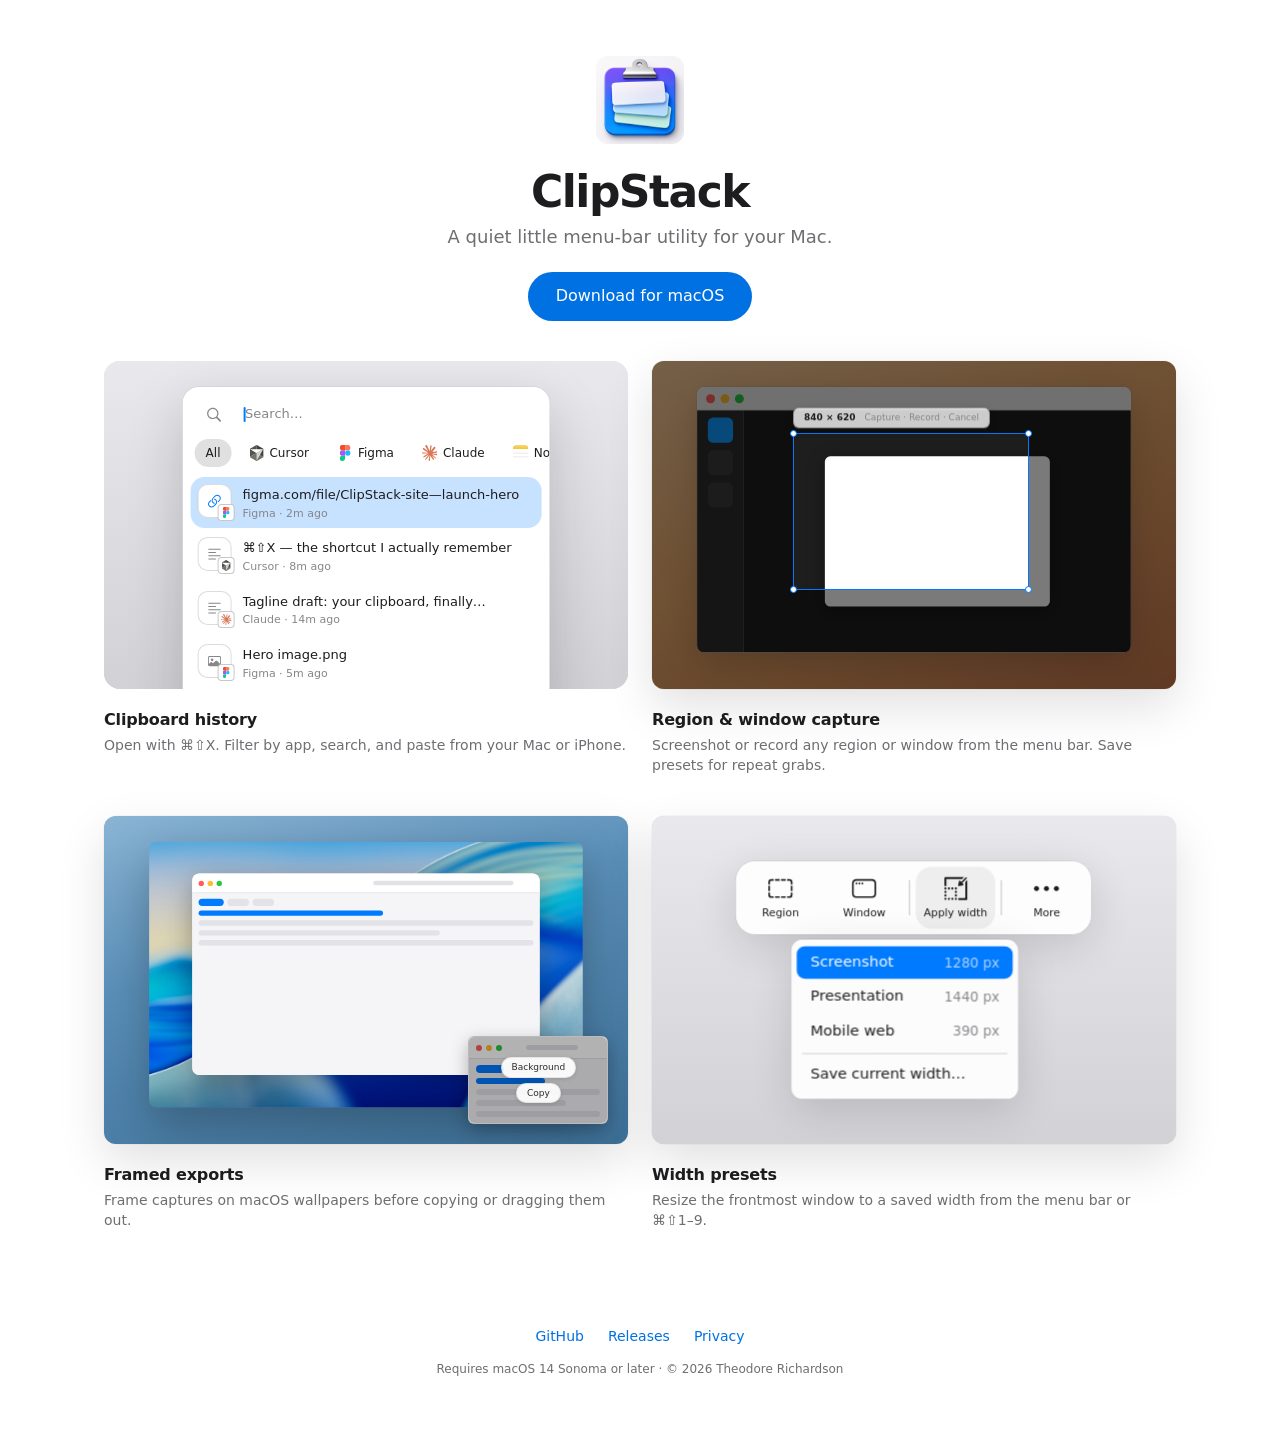
==== commit 0a3079cf: "Polish width menu and popover labels on the marketing site. Match Save current width to other preset" ====
--- a/docs/index.html
+++ b/docs/index.html
@@ -257,7 +257,8 @@
                                 <div class="width-menu-item selected"><span>Screenshot</span><span class="preset-dim">1280 px</span></div>
                                 <div class="width-menu-item"><span>Presentation</span><span class="preset-dim">1440 px</span></div>
                                 <div class="width-menu-item"><span>Mobile web</span><span class="preset-dim">390 px</span></div>
-                                <div class="width-menu-item muted">Save current width…</div>
+                                <div class="width-menu-divider"></div>
+                                <div class="width-menu-item"><span>Save current width…</span></div>
                             </div>
                         </div>
                     </div>
--- a/docs/visuals.css
+++ b/docs/visuals.css
@@ -341,7 +341,7 @@
 .popover-cell span {
     font-size: 8px;
     font-weight: 500;
-    color: var(--mac-secondary);
+    color: var(--mac-label);
 }
 
 .popover-divider {
@@ -388,17 +388,10 @@
     color: rgba(255, 255, 255, 0.7);
 }
 
-.width-menu-item.muted {
-    color: var(--mac-secondary);
-    font-size: 10px;
-    justify-content: flex-start;
-    border-top: 0.5px solid var(--mac-separator);
-    margin-top: 4px;
-    padding-top: 8px;
-    border-radius: 0;
-    margin-left: 0;
-    margin-right: 0;
-    padding-left: 14px;
+.width-menu-divider {
+    height: 0.5px;
+    background: var(--mac-separator);
+    margin: 4px 8px;
 }
 
 /* Clipboard panel — ClipboardKeyboardView (280×400) */
@@ -1182,6 +1175,32 @@
     flex-shrink: 0;
 }
 
+.scene-width .popover-cell {
+    transition: background 0.12s ease;
+    cursor: default;
+}
+
+.scene-width .popover-cell:not(.hover):hover {
+    background: rgba(0, 0, 0, 0.06);
+}
+
+.scene-width .popover-cell.hover:hover {
+    background: rgba(0, 0, 0, 0.09);
+}
+
+.scene-width .width-menu-item {
+    transition: background 0.12s ease;
+    cursor: default;
+}
+
+.scene-width .width-menu-item:not(.selected):hover {
+    background: rgba(0, 0, 0, 0.06);
+}
+
+.scene-width .width-menu-item.selected:hover {
+    background: #006ee6;
+}
+
 @media (max-width: 560px) {
     .mac-menubar-left .mac-menu-item:nth-child(n+3) {
         display: none;
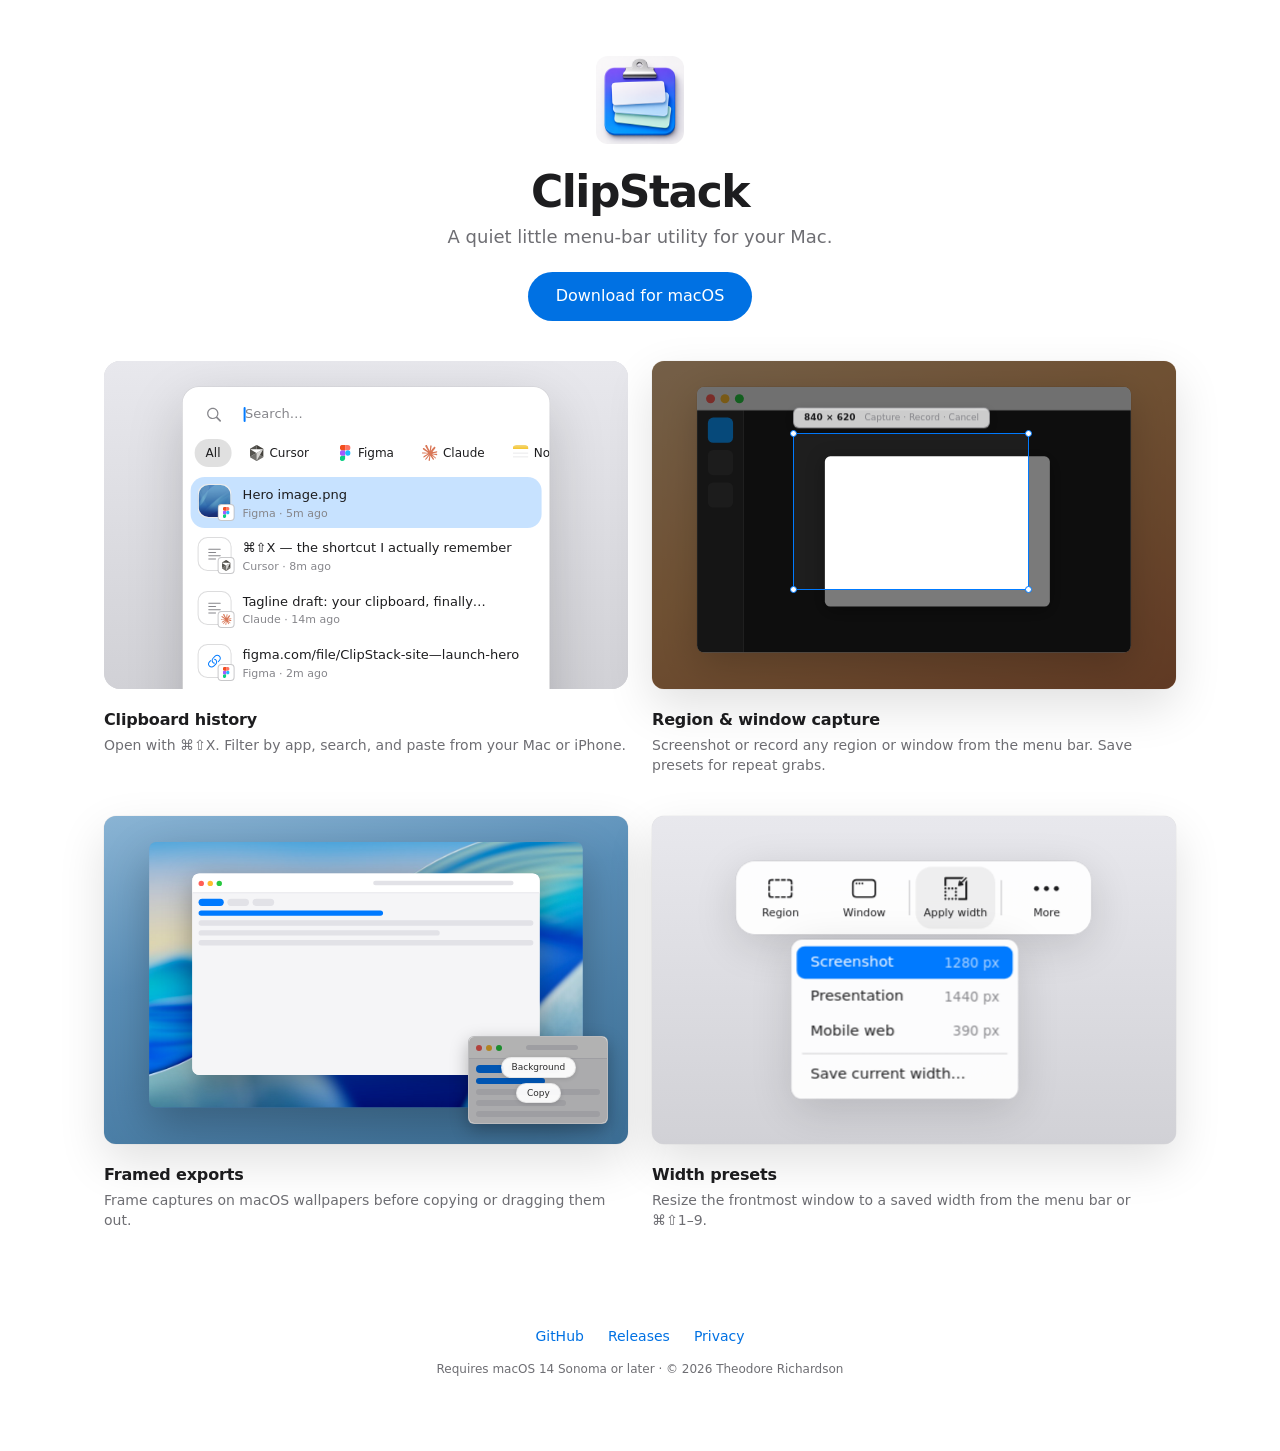
==== commit 3575fa9d: "Update clipboard illustration with image thumbnail and row order. Highlight the image clip at the to" ====
--- a/docs/index.html
+++ b/docs/index.html
@@ -45,13 +45,13 @@
                         </div>
                         <div class="panel-clips">
                             <div class="clip-row selected">
-                                <div class="clip-icon url">
-                                    <svg class="sf-symbol clip-type-icon" aria-hidden="true"><use href="sf-symbols.svg#sf-link"/></svg>
+                                <div class="clip-icon image">
+                                    <img class="clip-thumb" src="images/hero-thumb.png" width="1024" height="640" alt="" />
                                     <span class="clip-badge" aria-hidden="true"><img src="images/figma.svg" alt="" /></span>
                                 </div>
                                 <div class="clip-text">
-                                    <div class="clip-preview">figma.com/file/ClipStack-site—launch-hero</div>
-                                    <div class="clip-meta">Figma · 2m ago</div>
+                                    <div class="clip-preview">Hero image.png</div>
+                                    <div class="clip-meta">Figma · 5m ago</div>
                                 </div>
                             </div>
                             <div class="clip-row">
@@ -75,13 +75,13 @@
                                 </div>
                             </div>
                             <div class="clip-row">
-                                <div class="clip-icon image">
-                                    <svg class="sf-symbol clip-type-icon" aria-hidden="true"><use href="sf-symbols.svg#sf-photo"/></svg>
+                                <div class="clip-icon url">
+                                    <svg class="sf-symbol clip-type-icon" aria-hidden="true"><use href="sf-symbols.svg#sf-link"/></svg>
                                     <span class="clip-badge" aria-hidden="true"><img src="images/figma.svg" alt="" /></span>
                                 </div>
                                 <div class="clip-text">
-                                    <div class="clip-preview">Hero image.png</div>
-                                    <div class="clip-meta">Figma · 5m ago</div>
+                                    <div class="clip-preview">figma.com/file/ClipStack-site—launch-hero</div>
+                                    <div class="clip-meta">Figma · 2m ago</div>
                                 </div>
                             </div>
                             <div class="clip-row clip-row-dummy" aria-hidden="true">
--- a/docs/visuals.css
+++ b/docs/visuals.css
@@ -535,6 +535,8 @@
 
 .clip-icon.image {
     padding: 0;
+    background: #fff;
+    border-color: rgba(0, 0, 0, 0.08);
 }
 
 .clip-icon .clip-thumb {
@@ -542,6 +544,7 @@
     height: 100%;
     display: block;
     object-fit: cover;
+    object-position: center;
     border-radius: inherit;
 }
 
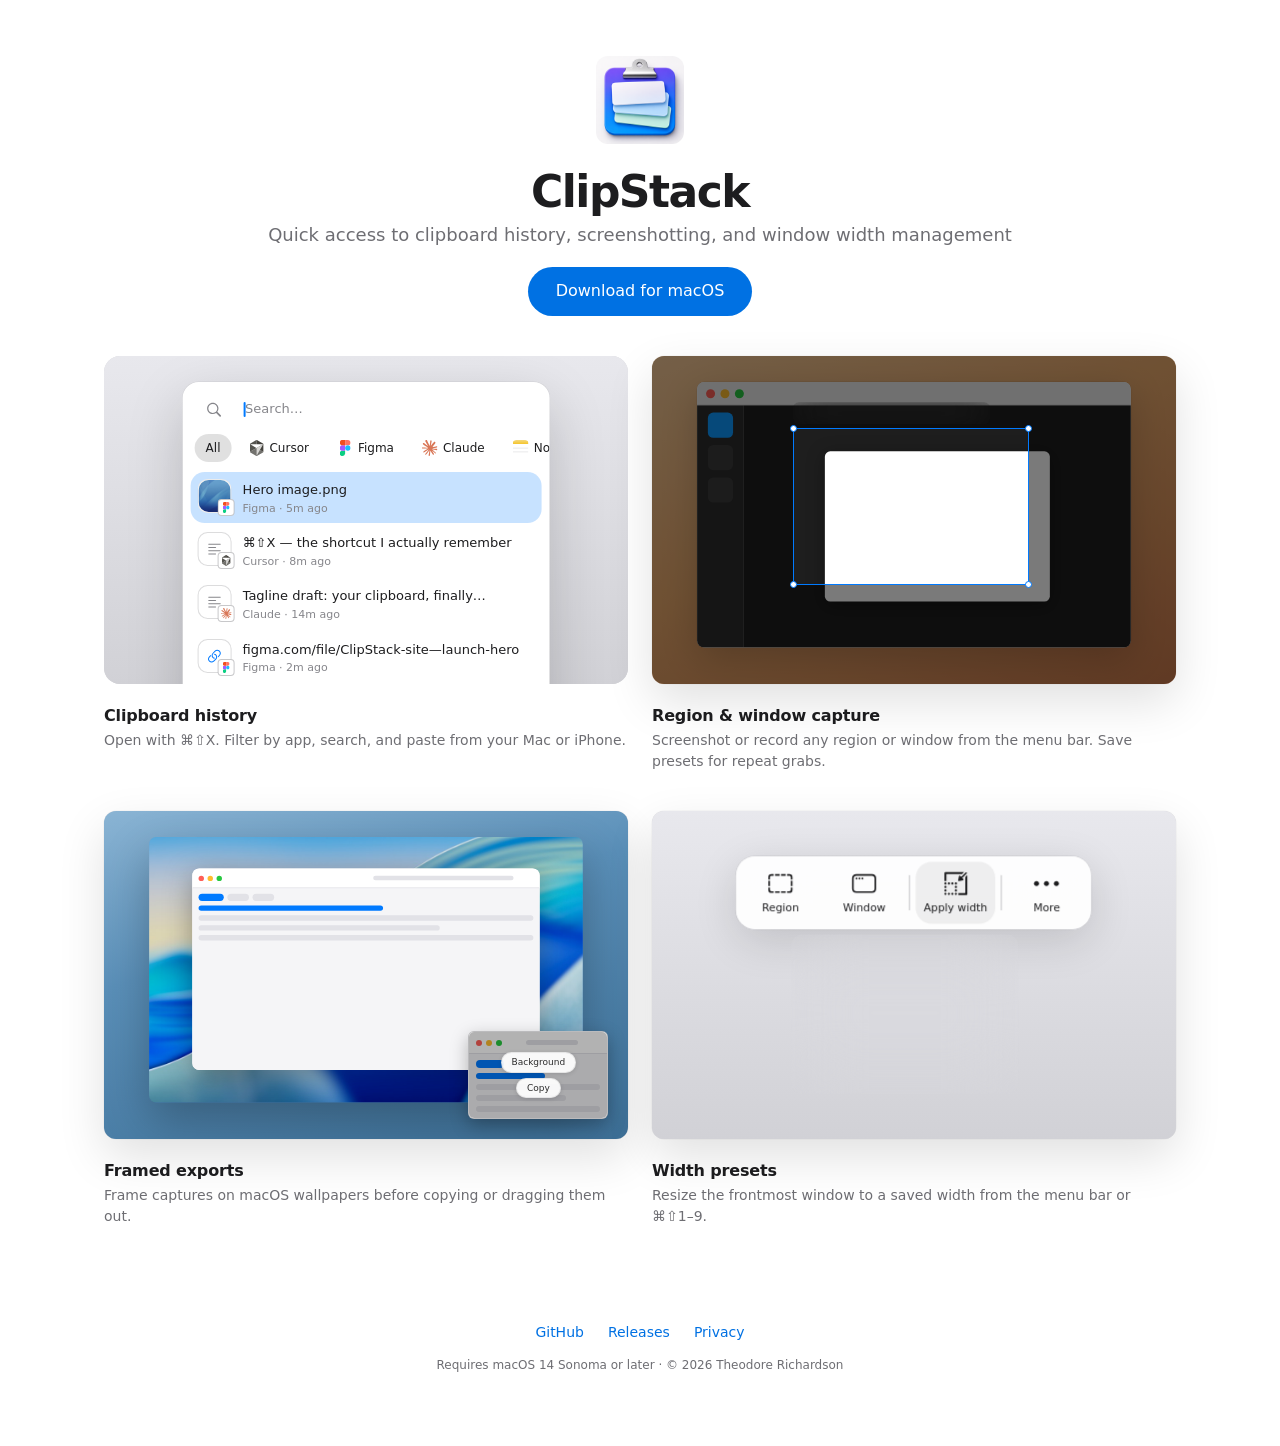
==== commit 4c5f3b10: "Polish marketing site with intro animations and updated tagline. Add capture-selection grow-in, clip" ====
--- a/docs/index.html
+++ b/docs/index.html
@@ -19,7 +19,7 @@
     <header class="hero">
         <img class="app-icon" src="app-icon.png" width="112" height="112" alt="" />
         <h1>ClipStack</h1>
-        <p class="tagline">A quiet little menu-bar utility for your Mac.</p>
+        <p class="tagline">Quick access to clipboard history, screenshotting, and window width management</p>
         <a class="download" href="https://github.com/theorichardson/ClipStack/releases/latest/download/ClipStack.dmg">
             Download for macOS
         </a>
@@ -136,7 +136,7 @@
                         </div>
                     </div>
                     <div class="capture-overlay">
-                        <div class="capture-selection">
+                        <div class="capture-selection is-intro-pending">
                             <div class="capture-hole"></div>
                             <div class="capture-handle nw"></div>
                             <div class="capture-handle ne"></div>
--- a/docs/styles.css
+++ b/docs/styles.css
@@ -28,6 +28,7 @@
 .hero {
     text-align: center;
     padding-bottom: 40px;
+    container-type: inline-size;
 }
 
 .app-icon {
@@ -46,11 +47,12 @@
 }
 
 .tagline {
-    font-size: 18px;
-    line-height: 1.45;
+    font-size: min(18px, calc(100cqi / 44));
+    line-height: 1.2;
     color: var(--muted);
-    max-width: 460px;
+    max-width: none;
     margin: 0 auto 22px;
+    white-space: nowrap;
 }
 
 .download {
--- a/docs/visuals.css
+++ b/docs/visuals.css
@@ -934,6 +934,31 @@
     max-height: none;
     z-index: 25;
     border-radius: 16px 16px 0 0;
+    animation: clipboard-panel-enter 720ms cubic-bezier(0.34, 1.12, 0.64, 1) both;
+}
+
+@keyframes clipboard-panel-enter {
+    from {
+        opacity: 0;
+        transform: translateX(-50%) translateY(72px) scale(0.88);
+    }
+    to {
+        opacity: 1;
+        transform: translateX(-50%) translateY(0) scale(1);
+    }
+}
+
+
+@keyframes dropdown-enter {
+    from { opacity: 0; transform: translateY(-6px) scaleY(0.86); }
+    to   { opacity: 1; transform: translateY(0) scaleY(1); }
+}
+
+@media (prefers-reduced-motion: reduce) {
+    .scene-clipboard .clipstack-panel,
+    .scene-width .width-popover-group .width-menu {
+        animation: none;
+    }
 }
 
 .scene-clipboard .panel-search {
@@ -1084,6 +1109,21 @@
     pointer-events: auto;
     touch-action: none;
     cursor: grab;
+}
+
+.scene-capture .capture-selection.is-intro-pending {
+    opacity: 0;
+    pointer-events: none;
+}
+
+.scene-capture .capture-selection.is-intro-animating {
+    pointer-events: none;
+    cursor: default;
+}
+
+.scene-capture .capture-selection.is-intro-animating .capture-hole,
+.scene-capture .capture-selection.is-intro-animating .capture-badge {
+    cursor: default;
 }
 
 .scene-capture .capture-selection.is-dragging {
@@ -1176,6 +1216,8 @@
     min-width: 168px;
     margin-right: 54px;
     flex-shrink: 0;
+    transform-origin: top right;
+    animation: dropdown-enter 320ms cubic-bezier(0.16, 1, 0.3, 1) 200ms both;
 }
 
 .scene-width .popover-cell {
